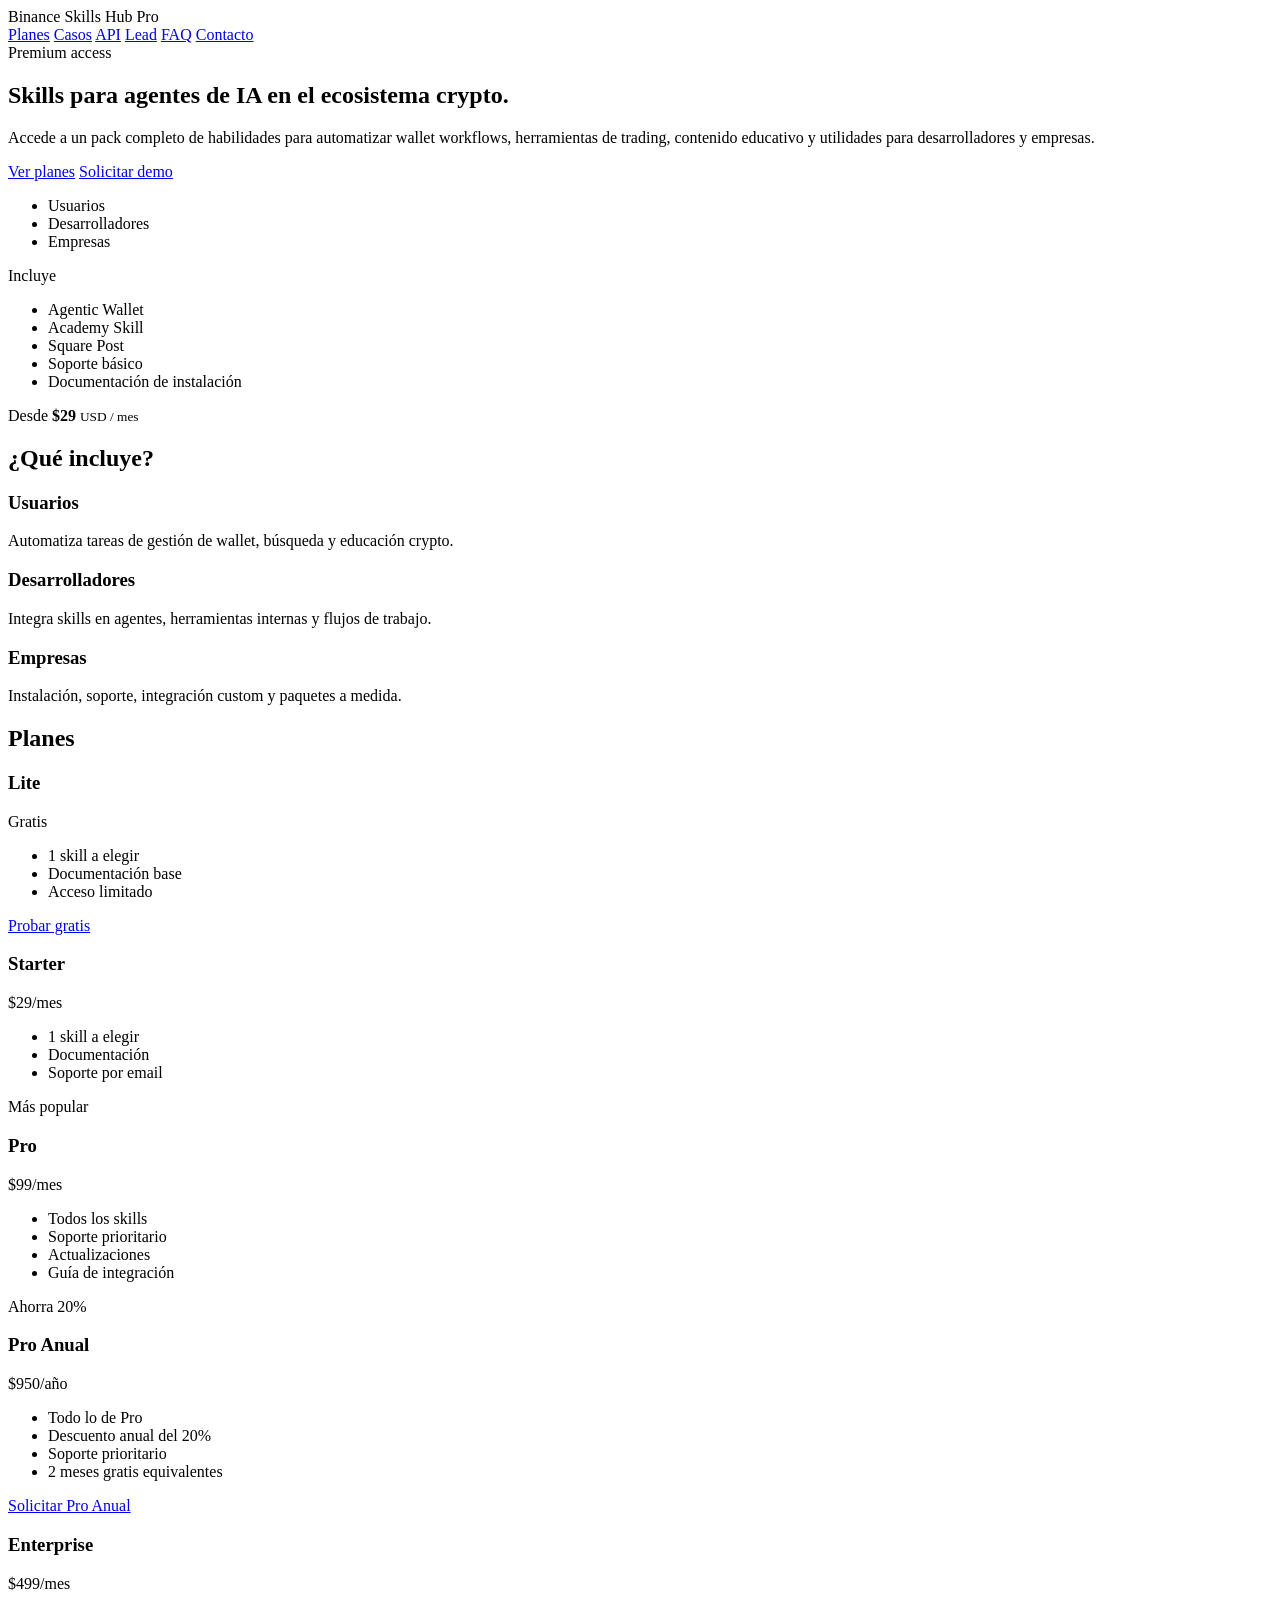
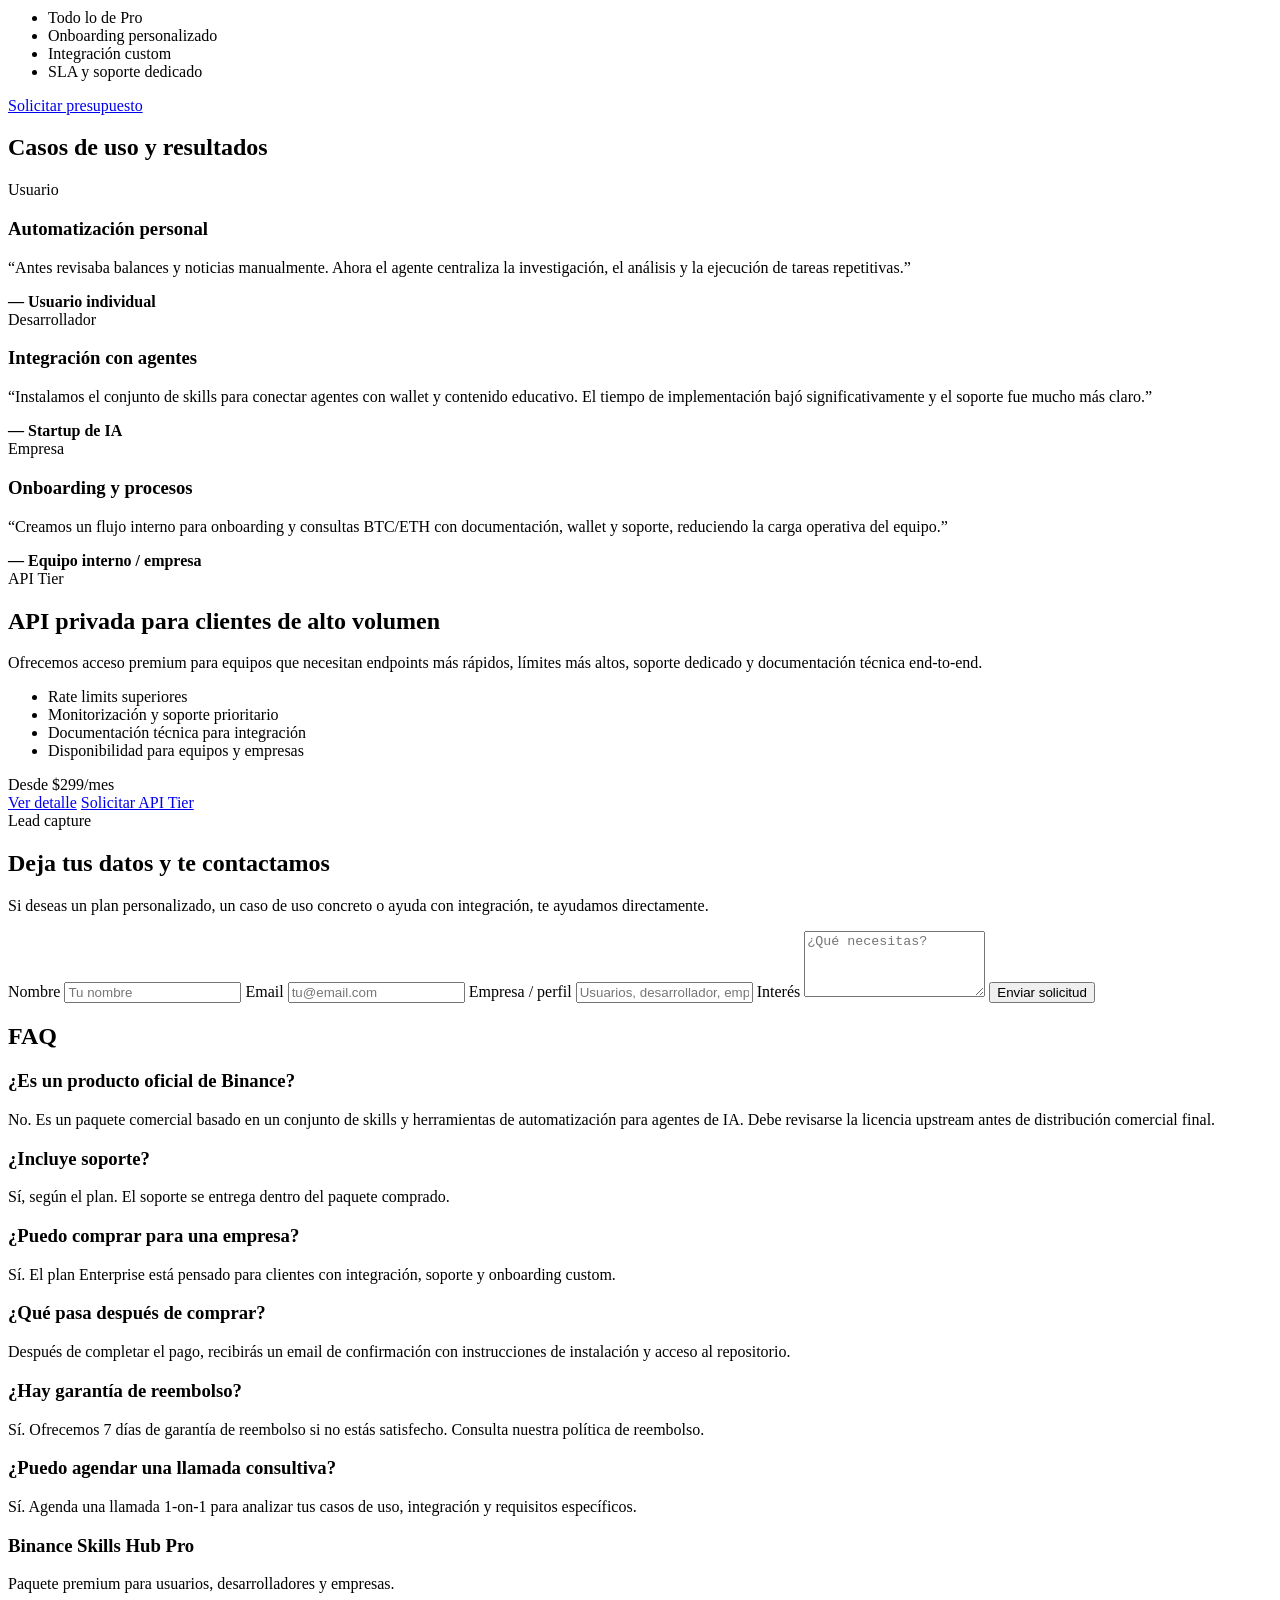
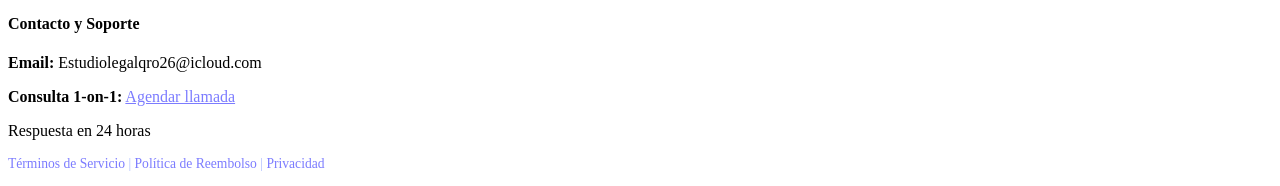
==== index.html @ 9971fc73 "Make the sales landing the public homepage for GitHub Pages and direct public access." ====
<!DOCTYPE html>
<html lang="es">
  <head>
    <meta charset="UTF-8" />
    <meta name="viewport" content="width=device-width, initial-scale=1.0" />
    <title>Binance Skills Hub Pro</title>
    <meta
      name="description"
      content="Premium access to AI skills for crypto automation, wallet workflows, education, and developer tooling."
    />
    <link rel="stylesheet" href="./style.css" />
  </head>
  <body>
    <header class="topbar">
      <div class="container nav">
        <div class="brand">Binance Skills Hub Pro</div>
        <nav>
          <a href="#planes">Planes</a>
          <a href="#casos">Casos</a>
          <a href="#api">API</a>
          <a href="#lead">Lead</a>
          <a href="#faq">FAQ</a>
          <a href="#contacto">Contacto</a>
        </nav>
      </div>
    </header>

    <main>
      <section class="hero">
        <div class="container hero-grid">
          <div class="hero-copy">
            <span class="eyebrow">Premium access</span>
            <h1>Skills para agentes de IA en el ecosistema crypto.</h1>
            <p>
              Accede a un pack completo de habilidades para automatizar wallet workflows, herramientas de trading,
              contenido educativo y utilidades para desarrolladores y empresas.
            </p>
            <div class="cta-row">
              <a class="button primary" href="#planes">Ver planes</a>
              <a class="button secondary" href="#lead">Solicitar demo</a>
            </div>
            <ul class="mini-list">
              <li>Usuarios</li>
              <li>Desarrolladores</li>
              <li>Empresas</li>
            </ul>
          </div>

          <div class="hero-card">
            <div class="card-header">Incluye</div>
            <ul>
              <li>Agentic Wallet</li>
              <li>Academy Skill</li>
              <li>Square Post</li>
              <li>Soporte básico</li>
              <li>Documentación de instalación</li>
            </ul>
            <div class="price-box">
              <span>Desde</span>
              <strong>$29</strong>
              <small>USD / mes</small>
            </div>
          </div>
        </div>
      </section>

      <section id="beneficios" class="section">
        <div class="container">
          <h2>¿Qué incluye?</h2>
          <div class="features">
            <div class="feature">
              <h3>Usuarios</h3>
              <p>Automatiza tareas de gestión de wallet, búsqueda y educación crypto.</p>
            </div>
            <div class="feature">
              <h3>Desarrolladores</h3>
              <p>Integra skills en agentes, herramientas internas y flujos de trabajo.</p>
            </div>
            <div class="feature">
              <h3>Empresas</h3>
              <p>Instalación, soporte, integración custom y paquetes a medida.</p>
            </div>
          </div>
        </div>
      </section>

      <section id="planes" class="section alt">
        <div class="container">
          <h2>Planes</h2>
          <div class="pricing-grid">
            <article class="plan lite-plan">
              <h3>Lite</h3>
              <div class="plan-price">Gratis</div>
              <ul>
                <li>1 skill a elegir</li>
                <li>Documentación base</li>
                <li>Acceso limitado</li>
              </ul>
              <a class="button secondary" href="mailto:Estudiolegalqro26@icloud.com?subject=Solicitud%20de%20Plan%20Lite&body=Hola%2C%20quiero%20probar%20el%20plan%20Lite%20de%20Binance%20Skills%20Hub%20Pro." target="_blank" rel="noreferrer">Probar gratis</a>
            </article>

            <article class="plan">
              <h3>Starter</h3>
              <div class="plan-price">$29<span>/mes</span></div>
              <ul>
                <li>1 skill a elegir</li>
                <li>Documentación</li>
                <li>Soporte por email</li>
              </ul>
              <div id="paypal-container-YP3UZYGFG2KX6"></div>
            </article>

            <article class="plan featured">
              <span class="badge">Más popular</span>
              <h3>Pro</h3>
              <div class="plan-price">$99<span>/mes</span></div>
              <ul>
                <li>Todos los skills</li>
                <li>Soporte prioritario</li>
                <li>Actualizaciones</li>
                <li>Guía de integración</li>
              </ul>
              <div id="paypal-container-C494AUURVA3JJ"></div>
            </article>

            <article class="plan annual">
              <span class="badge save">Ahorra 20%</span>
              <h3>Pro Anual</h3>
              <div class="plan-price">$950<span>/año</span></div>
              <ul>
                <li>Todo lo de Pro</li>
                <li>Descuento anual del 20%</li>
                <li>Soporte prioritario</li>
                <li>2 meses gratis equivalentes</li>
              </ul>
              <a class="button primary" href="mailto:Estudiolegalqro26@icloud.com?subject=Solicitar%20Plan%20Pro%20Anual&body=Hola%2C%20me%20interesa%20adquirir%20el%20plan%20Pro%20Anual%20de%20Binance%20Skills%20Hub%20Pro." target="_blank" rel="noreferrer">Solicitar Pro Anual</a>
            </article>

            <article class="plan">
              <h3>Enterprise</h3>
              <div class="plan-price">$499<span>/mes</span></div>
              <ul>
                <li>Todo lo de Pro</li>
                <li>Onboarding personalizado</li>
                <li>Integración custom</li>
                <li>SLA y soporte dedicado</li>
              </ul>
              <a class="button primary" href="mailto:Estudiolegalqro26@icloud.com?subject=Solicitud%20de%20presupuesto%20Enterprise&body=Hola%2C%20quisiera%20solicitar%20informaci%C3%B3n%20sobre%20el%20plan%20Enterprise%20para%20Binance%20Skills%20Hub%20Pro." target="_blank" rel="noreferrer">Solicitar presupuesto</a>
            </article>
          </div>
        </div>
      </section>

      <section id="casos" class="section">
        <div class="container">
          <h2>Casos de uso y resultados</h2>
          <div class="case-grid">
            <article class="case-card">
              <span class="case-label">Usuario</span>
              <h3>Automatización personal</h3>
              <p>
                “Antes revisaba balances y noticias manualmente. Ahora el agente centraliza la investigación,
                el análisis y la ejecución de tareas repetitivas.”
              </p>
              <strong>— Usuario individual</strong>
            </article>

            <article class="case-card">
              <span class="case-label">Desarrollador</span>
              <h3>Integración con agentes</h3>
              <p>
                “Instalamos el conjunto de skills para conectar agentes con wallet y contenido educativo.
                El tiempo de implementación bajó significativamente y el soporte fue mucho más claro.”
              </p>
              <strong>— Startup de IA</strong>
            </article>

            <article class="case-card">
              <span class="case-label">Empresa</span>
              <h3>Onboarding y procesos</h3>
              <p>
                “Creamos un flujo interno para onboarding y consultas BTC/ETH con documentación, wallet y soporte,
                reduciendo la carga operativa del equipo.”
              </p>
              <strong>— Equipo interno / empresa</strong>
            </article>
          </div>
        </div>
      </section>

      <section id="api" class="section alt">
        <div class="container api-box">
          <div>
            <span class="eyebrow">API Tier</span>
            <h2>API privada para clientes de alto volumen</h2>
            <p>
              Ofrecemos acceso premium para equipos que necesitan endpoints más rápidos, límites más altos,
              soporte dedicado y documentación técnica end-to-end.
            </p>
            <ul class="api-list">
              <li>Rate limits superiores</li>
              <li>Monitorización y soporte prioritario</li>
              <li>Documentación técnica para integración</li>
              <li>Disponibilidad para equipos y empresas</li>
            </ul>
          </div>
          <div class="api-card">
            <div class="api-price">Desde $299<span>/mes</span></div>
            <a class="button primary" href="./commercial/API_TIER.md" target="_blank" rel="noreferrer">Ver detalle</a>
            <a class="button secondary" href="mailto:Estudiolegalqro26@icloud.com?subject=Solicitar%20API%20Tier&body=Hola%2C%20quisiera%20solicitar%20informaci%C3%B3n%20sobre%20la%20API%20Tier%20de%20Binance%20Skills%20Hub%20Pro." target="_blank" rel="noreferrer">Solicitar API Tier</a>
          </div>
        </div>
      </section>

      <section id="lead" class="section">
        <div class="container lead-box">
          <div>
            <span class="eyebrow">Lead capture</span>
            <h2>Deja tus datos y te contactamos</h2>
            <p>Si deseas un plan personalizado, un caso de uso concreto o ayuda con integración, te ayudamos directamente.</p>
          </div>

          <form class="lead-form" action="mailto:Estudiolegalqro26@icloud.com" method="post" enctype="text/plain">
            <label>
              Nombre
              <input type="text" name="name" placeholder="Tu nombre" required />
            </label>
            <label>
              Email
              <input type="email" name="email" placeholder="tu@email.com" required />
            </label>
            <label>
              Empresa / perfil
              <input type="text" name="company" placeholder="Usuarios, desarrollador, empresa" />
            </label>
            <label>
              Interés
              <textarea name="interest" rows="4" placeholder="¿Qué necesitas?" required></textarea>
            </label>
            <button type="submit" class="button primary">Enviar solicitud</button>
          </form>
        </div>
      </section>

      <section id="faq" class="section">
        <div class="container faq">
          <h2>FAQ</h2>
          <div class="faq-item">
            <h3>¿Es un producto oficial de Binance?</h3>
            <p>No. Es un paquete comercial basado en un conjunto de skills y herramientas de automatización para agentes de IA. Debe revisarse la licencia upstream antes de distribución comercial final.</p>
          </div>
          <div class="faq-item">
            <h3>¿Incluye soporte?</h3>
            <p>Sí, según el plan. El soporte se entrega dentro del paquete comprado.</p>
          </div>
          <div class="faq-item">
            <h3>¿Puedo comprar para una empresa?</h3>
            <p>Sí. El plan Enterprise está pensado para clientes con integración, soporte y onboarding custom.</p>
          </div>
          <div class="faq-item">
            <h3>¿Qué pasa después de comprar?</h3>
            <p>Después de completar el pago, recibirás un email de confirmación con instrucciones de instalación y acceso al repositorio.</p>
          </div>
          <div class="faq-item">
            <h3>¿Hay garantía de reembolso?</h3>
            <p>Sí. Ofrecemos 7 días de garantía de reembolso si no estás satisfecho. Consulta nuestra política de reembolso.</p>
          </div>
          <div class="faq-item">
            <h3>¿Puedo agendar una llamada consultiva?</h3>
            <p>Sí. Agenda una llamada 1-on-1 para analizar tus casos de uso, integración y requisitos específicos.</p>
          </div>
        </div>
      </section>
    </main>

    <footer id="contacto" class="footer">
      <div class="container footer-grid">
        <div>
          <h3>Binance Skills Hub Pro</h3>
          <p>Paquete premium para usuarios, desarrolladores y empresas.</p>
        </div>
        <div>
          <h4>Contacto y Soporte</h4>
          <p><strong>Email:</strong> Estudiolegalqro26@icloud.com</p>
          <p><strong>Consulta 1-on-1:</strong> <a href="mailto:Estudiolegalqro26@icloud.com?subject=Agenda%20una%20llamada%201-on-1&body=Hola%2C%20me%20gustar%C3%ADa%20agendar%20una%20llamada%201-on-1%20para%20revistar%20mi%20caso%20de%20uso%20con%20Binance%20Skills%20Hub%20Pro." style="color:#7c7cff;">Agendar llamada</a></p>
          <p>Respuesta en 24 horas</p>
          <p style="margin-top: 12px; font-size: 0.85rem; color: #aebdff;">
            <a href="./TERMS_OF_SERVICE.md" style="color: #7c7cff; text-decoration: none;">Términos de Servicio</a> |
            <a href="./REFUND_POLICY.md" style="color: #7c7cff; text-decoration: none;">Política de Reembolso</a> |
            <a href="./PRIVACY_POLICY.md" style="color: #7c7cff; text-decoration: none;">Privacidad</a>
          </p>
        </div>
      </div>
    </footer>

    <script
      src="https://www.paypal.com/sdk/js?client-id=BAA561SzBy1D5B71BksxTmfzDe5tYC0pps1cKGd-M6B_vm2JyR3RfselxgR2IZxLCDPlducxO2aujcNaNw&components=hosted-buttons&disable-funding=venmo&currency=USD">
    </script>
    <script>
      paypal.HostedButtons({
        hostedButtonId: "YP3UZYGFG2KX6",
      }).render("#paypal-container-YP3UZYGFG2KX6");

      paypal.HostedButtons({
        hostedButtonId: "C494AUURVA3JJ",
      }).render("#paypal-container-C494AUURVA3JJ");
    </script>
  </body>
</html>
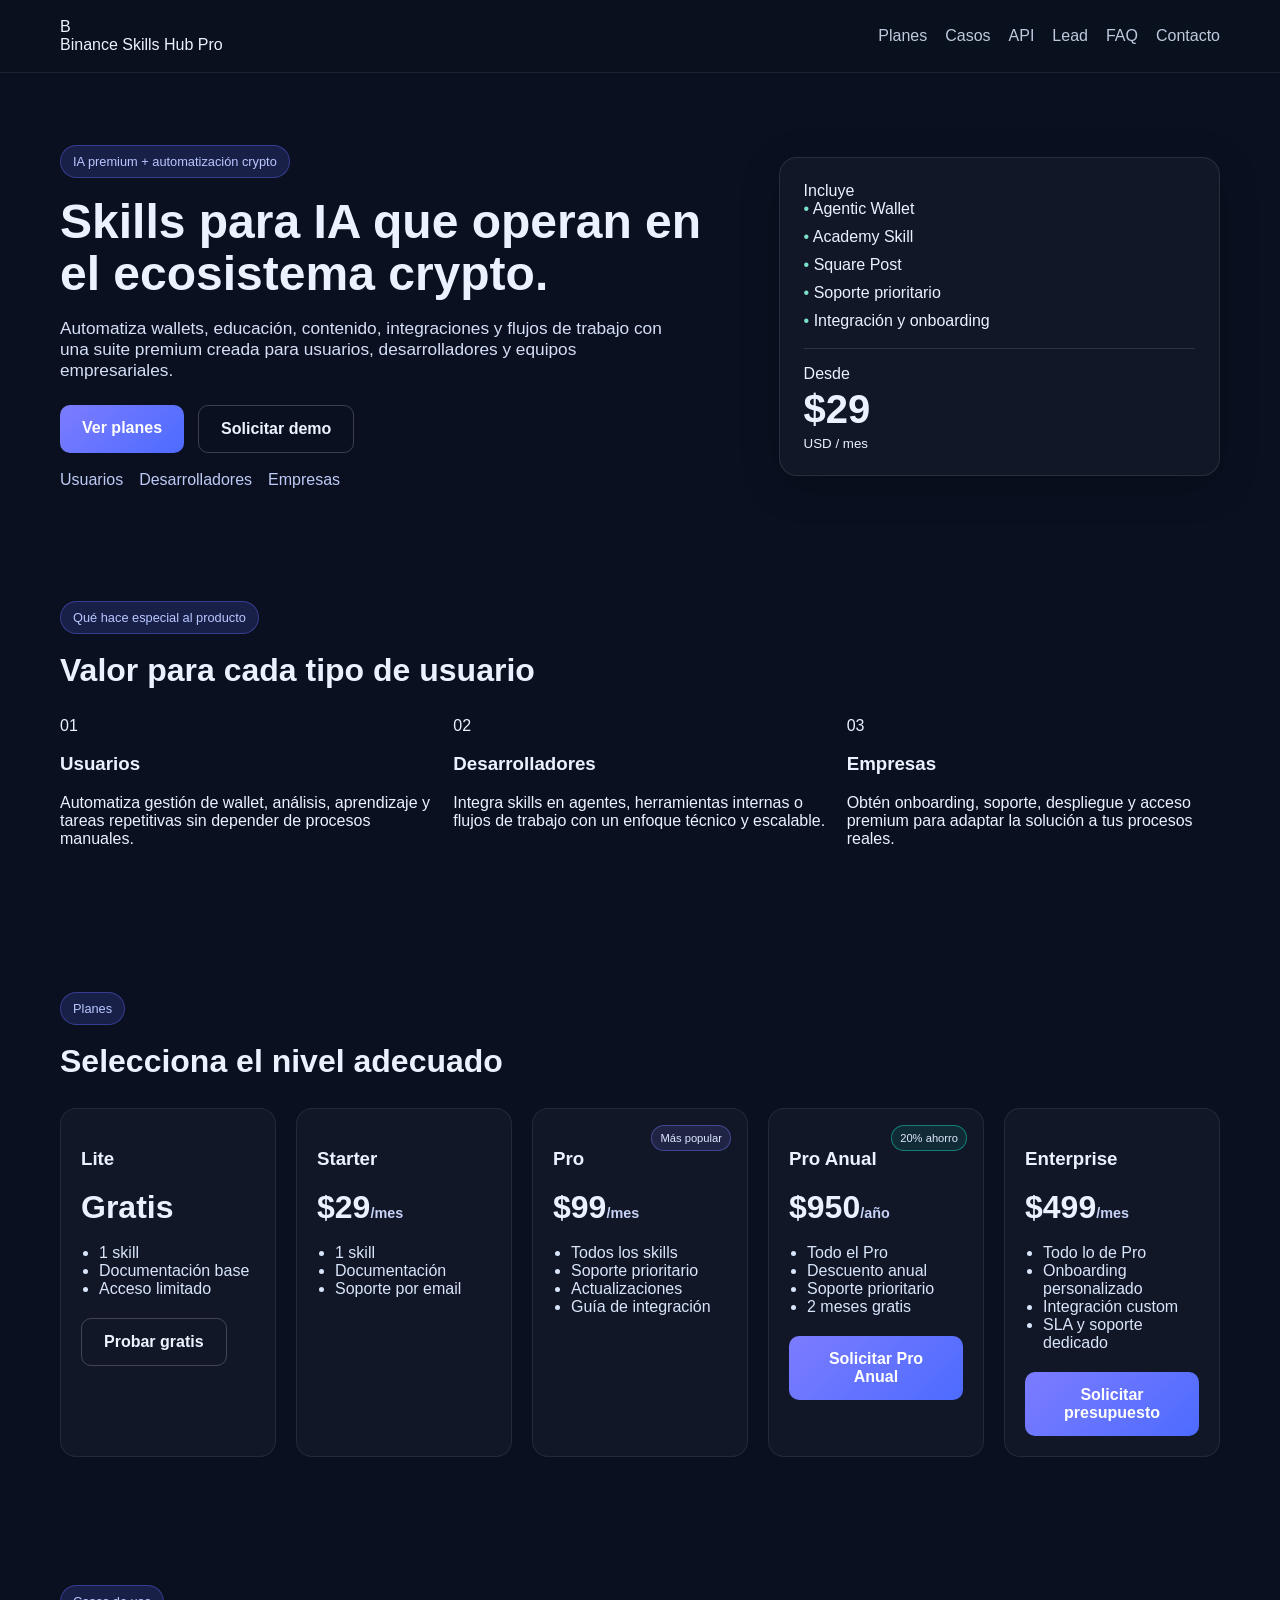
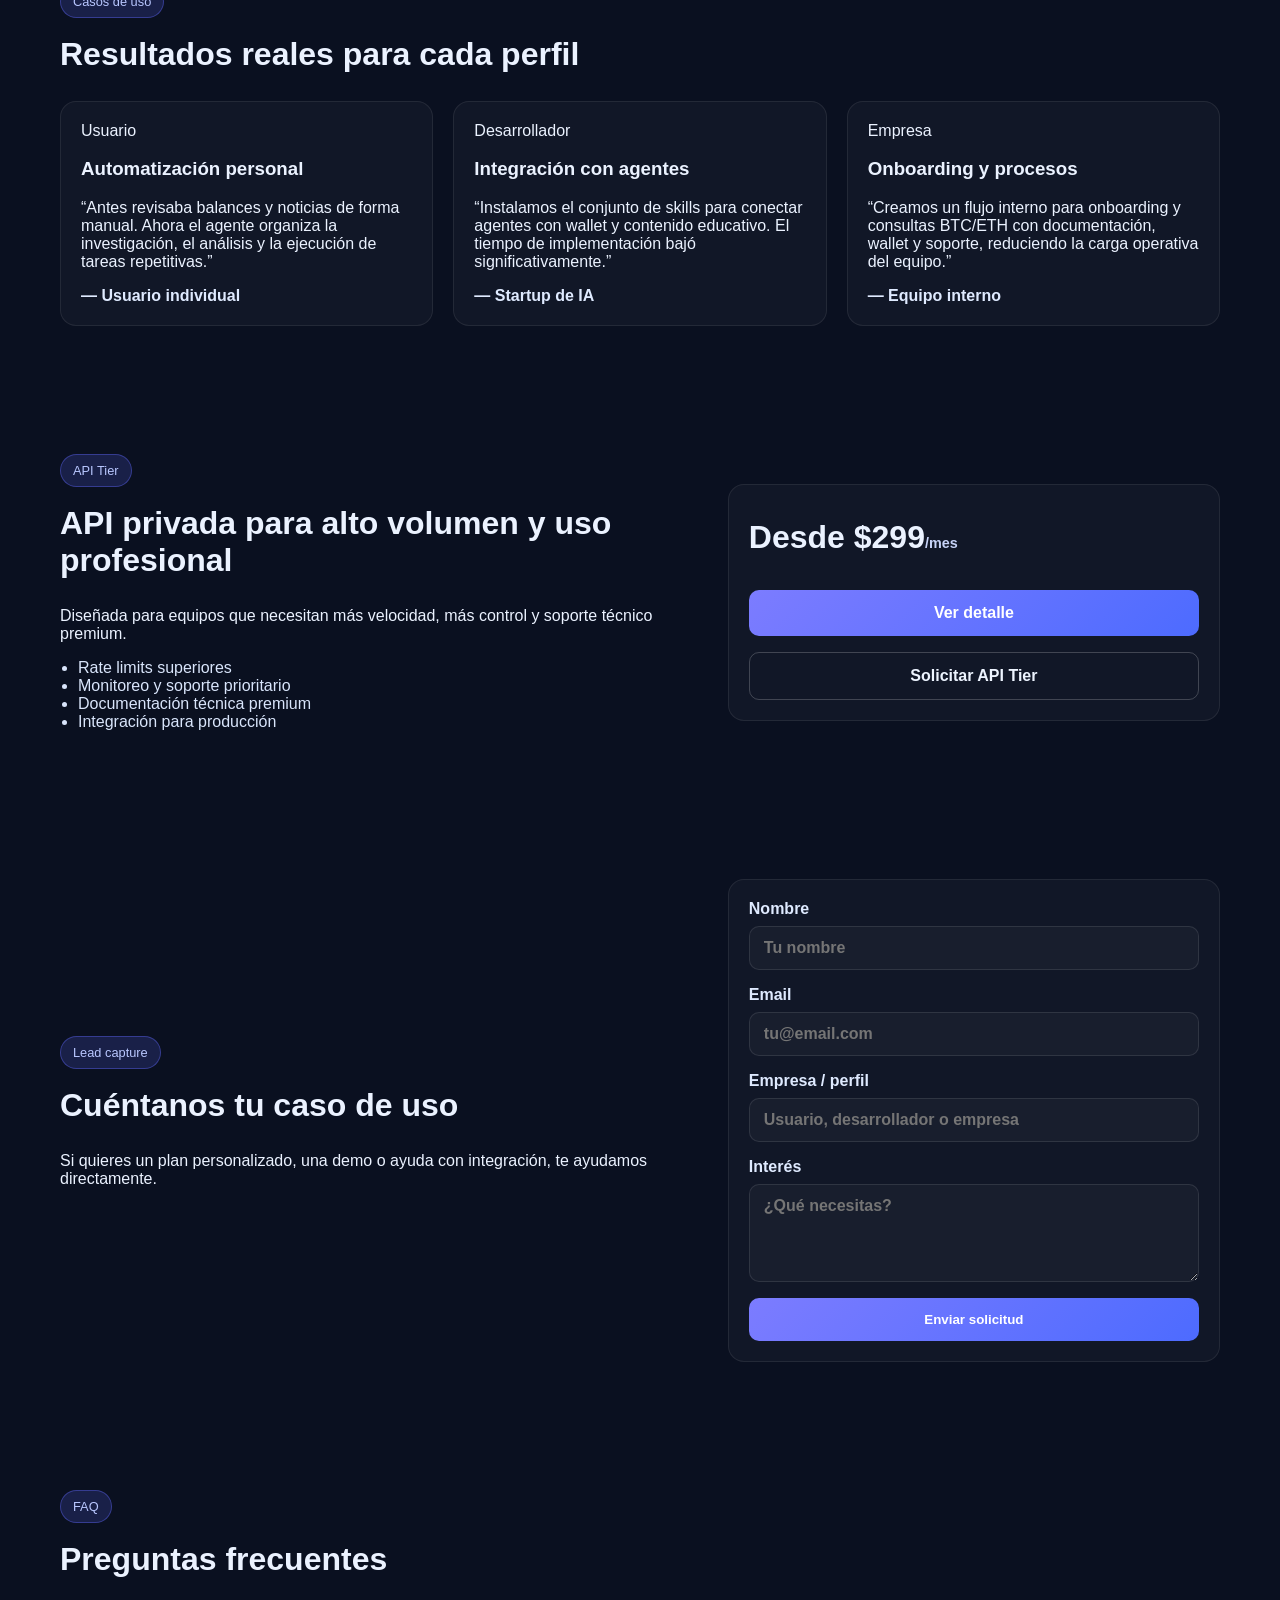
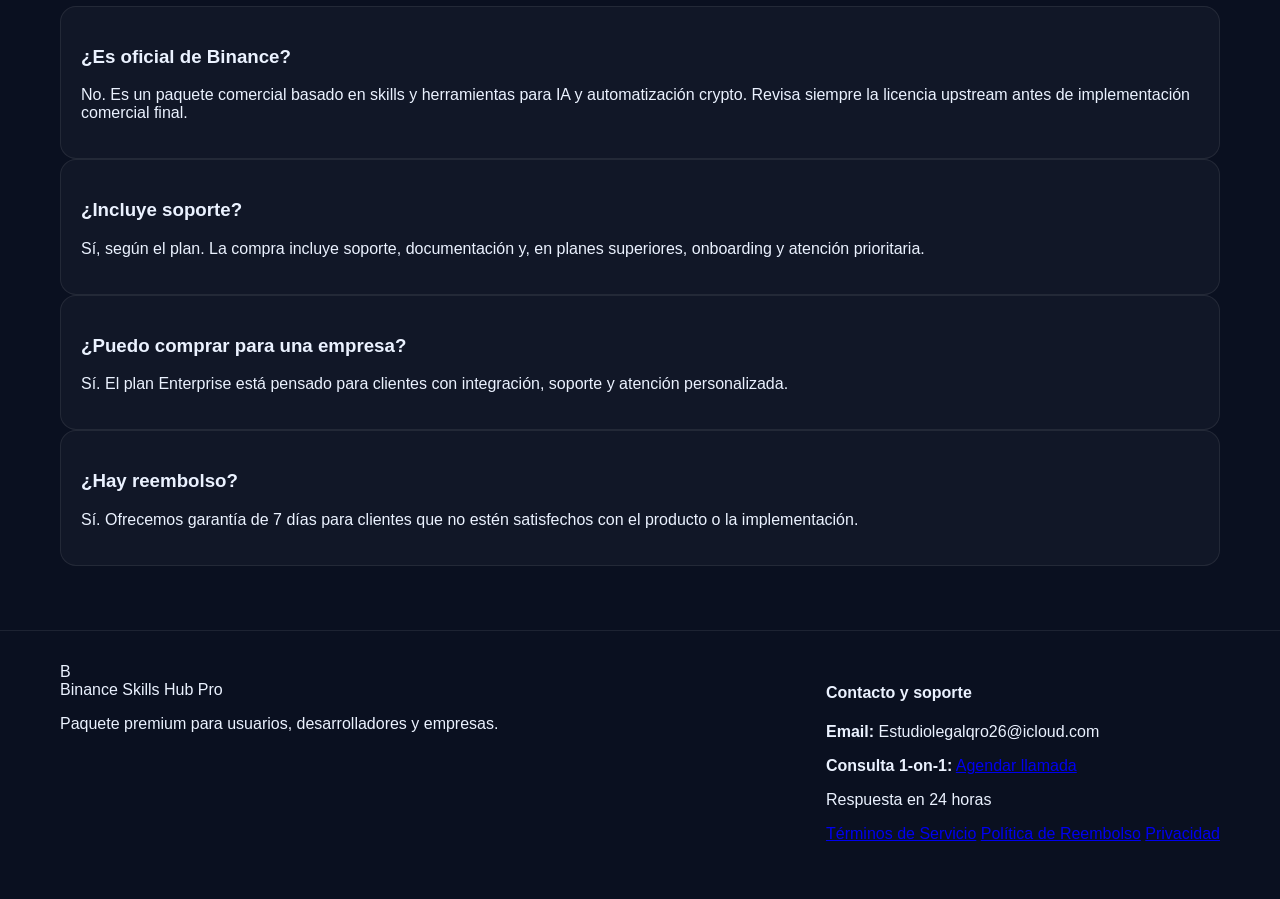
==== commit 306e9309: "Finalize the homepage in premium dark Spanish for a stronger sales-focused public presentation." ====
--- a/index.html
+++ b/index.html
@@ -6,304 +6,314 @@
     <title>Binance Skills Hub Pro</title>
     <meta
       name="description"
-      content="Premium access to AI skills for crypto automation, wallet workflows, education, and developer tooling."
+      content="Binance Skills Hub Pro — skills premium para IA, automatización crypto, wallets, educación y soporte empresarial."
     />
     <link rel="stylesheet" href="./style.css" />
   </head>
   <body>
-    <header class="topbar">
-      <div class="container nav">
-        <div class="brand">Binance Skills Hub Pro</div>
-        <nav>
-          <a href="#planes">Planes</a>
-          <a href="#casos">Casos</a>
-          <a href="#api">API</a>
-          <a href="#lead">Lead</a>
-          <a href="#faq">FAQ</a>
-          <a href="#contacto">Contacto</a>
-        </nav>
-      </div>
-    </header>
-
-    <main>
-      <section class="hero">
-        <div class="container hero-grid">
-          <div class="hero-copy">
-            <span class="eyebrow">Premium access</span>
-            <h1>Skills para agentes de IA en el ecosistema crypto.</h1>
-            <p>
-              Accede a un pack completo de habilidades para automatizar wallet workflows, herramientas de trading,
-              contenido educativo y utilidades para desarrolladores y empresas.
-            </p>
-            <div class="cta-row">
-              <a class="button primary" href="#planes">Ver planes</a>
-              <a class="button secondary" href="#lead">Solicitar demo</a>
-            </div>
-            <ul class="mini-list">
-              <li>Usuarios</li>
-              <li>Desarrolladores</li>
-              <li>Empresas</li>
-            </ul>
-          </div>
-
-          <div class="hero-card">
-            <div class="card-header">Incluye</div>
-            <ul>
-              <li>Agentic Wallet</li>
-              <li>Academy Skill</li>
-              <li>Square Post</li>
-              <li>Soporte básico</li>
-              <li>Documentación de instalación</li>
-            </ul>
-            <div class="price-box">
-              <span>Desde</span>
-              <strong>$29</strong>
-              <small>USD / mes</small>
-            </div>
-          </div>
+    <div class="page-shell">
+      <header class="topbar">
+        <div class="container nav">
+          <div class="brand-wrap">
+            <div class="brand-mark">B</div>
+            <span class="brand-text">Binance Skills Hub Pro</span>
+          </div>
+          <nav>
+            <a href="#planes">Planes</a>
+            <a href="#casos">Casos</a>
+            <a href="#api">API</a>
+            <a href="#lead">Lead</a>
+            <a href="#faq">FAQ</a>
+            <a href="#contacto">Contacto</a>
+          </nav>
         </div>
-      </section>
-
-      <section id="beneficios" class="section">
-        <div class="container">
-          <h2>¿Qué incluye?</h2>
-          <div class="features">
-            <div class="feature">
-              <h3>Usuarios</h3>
-              <p>Automatiza tareas de gestión de wallet, búsqueda y educación crypto.</p>
-            </div>
-            <div class="feature">
-              <h3>Desarrolladores</h3>
-              <p>Integra skills en agentes, herramientas internas y flujos de trabajo.</p>
-            </div>
-            <div class="feature">
-              <h3>Empresas</h3>
-              <p>Instalación, soporte, integración custom y paquetes a medida.</p>
+      </header>
+
+      <main>
+        <section class="hero">
+          <div class="container hero-grid">
+            <div class="hero-copy">
+              <div class="eyebrow">IA premium + automatización crypto</div>
+              <h1>Skills para IA que operan en el ecosistema crypto.</h1>
+              <p>
+                Automatiza wallets, educación, contenido, integraciones y flujos de trabajo con una suite premium
+                creada para usuarios, desarrolladores y equipos empresariales.
+              </p>
+
+              <div class="cta-row">
+                <a class="button primary" href="#planes">Ver planes</a>
+                <a class="button secondary" href="#lead">Solicitar demo</a>
+              </div>
+
+              <ul class="mini-list">
+                <li>Usuarios</li>
+                <li>Desarrolladores</li>
+                <li>Empresas</li>
+              </ul>
+            </div>
+
+            <div class="hero-card premium-panel">
+              <div class="panel-kicker">Incluye</div>
+              <ul>
+                <li>Agentic Wallet</li>
+                <li>Academy Skill</li>
+                <li>Square Post</li>
+                <li>Soporte prioritario</li>
+                <li>Integración y onboarding</li>
+              </ul>
+              <div class="price-box">
+                <span>Desde</span>
+                <strong>$29</strong>
+                <small>USD / mes</small>
+              </div>
+            </div>
+          </div>
+        </section>
+
+        <section class="section feature-band">
+          <div class="container">
+            <div class="section-heading">
+              <span class="eyebrow small">Qué hace especial al producto</span>
+              <h2>Valor para cada tipo de usuario</h2>
+            </div>
+
+            <div class="features">
+              <article class="feature-card">
+                <div class="icon">01</div>
+                <h3>Usuarios</h3>
+                <p>Automatiza gestión de wallet, análisis, aprendizaje y tareas repetitivas sin depender de procesos manuales.</p>
+              </article>
+
+              <article class="feature-card">
+                <div class="icon">02</div>
+                <h3>Desarrolladores</h3>
+                <p>Integra skills en agentes, herramientas internas o flujos de trabajo con un enfoque técnico y escalable.</p>
+              </article>
+
+              <article class="feature-card">
+                <div class="icon">03</div>
+                <h3>Empresas</h3>
+                <p>Obtén onboarding, soporte, despliegue y acceso premium para adaptar la solución a tus procesos reales.</p>
+              </article>
+            </div>
+          </div>
+        </section>
+
+        <section id="planes" class="section dark-section">
+          <div class="container">
+            <div class="section-heading align-left">
+              <span class="eyebrow small">Planes</span>
+              <h2>Selecciona el nivel adecuado</h2>
+            </div>
+
+            <div class="pricing-grid">
+              <article class="plan plan-lite">
+                <h3>Lite</h3>
+                <div class="plan-price">Gratis</div>
+                <ul>
+                  <li>1 skill</li>
+                  <li>Documentación base</li>
+                  <li>Acceso limitado</li>
+                </ul>
+                <a class="button secondary" href="mailto:Estudiolegalqro26@icloud.com?subject=Solicitud%20de%20Plan%20Lite&body=Hola%2C%20quiero%20probar%20el%20plan%20Lite%20de%20Binance%20Skills%20Hub%20Pro." target="_blank" rel="noreferrer">Probar gratis</a>
+              </article>
+
+              <article class="plan">
+                <h3>Starter</h3>
+                <div class="plan-price">$29<span>/mes</span></div>
+                <ul>
+                  <li>1 skill</li>
+                  <li>Documentación</li>
+                  <li>Soporte por email</li>
+                </ul>
+                <div id="paypal-container-YP3UZYGFG2KX6"></div>
+              </article>
+
+              <article class="plan plan-featured">
+                <span class="badge">Más popular</span>
+                <h3>Pro</h3>
+                <div class="plan-price">$99<span>/mes</span></div>
+                <ul>
+                  <li>Todos los skills</li>
+                  <li>Soporte prioritario</li>
+                  <li>Actualizaciones</li>
+                  <li>Guía de integración</li>
+                </ul>
+                <div id="paypal-container-C494AUURVA3JJ"></div>
+              </article>
+
+              <article class="plan plan-annual">
+                <span class="badge save">20% ahorro</span>
+                <h3>Pro Anual</h3>
+                <div class="plan-price">$950<span>/año</span></div>
+                <ul>
+                  <li>Todo el Pro</li>
+                  <li>Descuento anual</li>
+                  <li>Soporte prioritario</li>
+                  <li>2 meses gratis</li>
+                </ul>
+                <a class="button primary" href="mailto:Estudiolegalqro26@icloud.com?subject=Solicitar%20Plan%20Pro%20Anual&body=Hola%2C%20me%20interesa%20adquirir%20el%20plan%20Pro%20Anual%20de%20Binance%20Skills%20Hub%20Pro." target="_blank" rel="noreferrer">Solicitar Pro Anual</a>
+              </article>
+
+              <article class="plan">
+                <h3>Enterprise</h3>
+                <div class="plan-price">$499<span>/mes</span></div>
+                <ul>
+                  <li>Todo lo de Pro</li>
+                  <li>Onboarding personalizado</li>
+                  <li>Integración custom</li>
+                  <li>SLA y soporte dedicado</li>
+                </ul>
+                <a class="button primary" href="mailto:Estudiolegalqro26@icloud.com?subject=Solicitud%20de%20presupuesto%20Enterprise&body=Hola%2C%20quisiera%20solicitar%20informaci%C3%B3n%20sobre%20el%20plan%20Enterprise%20para%20Binance%20Skills%20Hub%20Pro." target="_blank" rel="noreferrer">Solicitar presupuesto</a>
+              </article>
+            </div>
+          </div>
+        </section>
+
+        <section id="casos" class="section">
+          <div class="container">
+            <div class="section-heading align-left">
+              <span class="eyebrow small">Casos de uso</span>
+              <h2>Resultados reales para cada perfil</h2>
+            </div>
+
+            <div class="case-grid">
+              <article class="case-card">
+                <span class="case-tag">Usuario</span>
+                <h3>Automatización personal</h3>
+                <p>“Antes revisaba balances y noticias de forma manual. Ahora el agente organiza la investigación, el análisis y la ejecución de tareas repetitivas.”</p>
+                <strong>— Usuario individual</strong>
+              </article>
+
+              <article class="case-card">
+                <span class="case-tag">Desarrollador</span>
+                <h3>Integración con agentes</h3>
+                <p>“Instalamos el conjunto de skills para conectar agentes con wallet y contenido educativo. El tiempo de implementación bajó significativamente.”</p>
+                <strong>— Startup de IA</strong>
+              </article>
+
+              <article class="case-card">
+                <span class="case-tag">Empresa</span>
+                <h3>Onboarding y procesos</h3>
+                <p>“Creamos un flujo interno para onboarding y consultas BTC/ETH con documentación, wallet y soporte, reduciendo la carga operativa del equipo.”</p>
+                <strong>— Equipo interno</strong>
+              </article>
+            </div>
+          </div>
+        </section>
+
+        <section id="api" class="section alt-panel">
+          <div class="container api-box">
+            <div class="api-copy">
+              <span class="eyebrow small">API Tier</span>
+              <h2>API privada para alto volumen y uso profesional</h2>
+              <p>
+                Diseñada para equipos que necesitan más velocidad, más control y soporte técnico premium.
+              </p>
+              <ul class="api-list">
+                <li>Rate limits superiores</li>
+                <li>Monitoreo y soporte prioritario</li>
+                <li>Documentación técnica premium</li>
+                <li>Integración para producción</li>
+              </ul>
+            </div>
+
+            <div class="api-card premium-panel">
+              <div class="api-price">Desde $299<span>/mes</span></div>
+              <a class="button primary" href="./commercial/API_TIER.md" target="_blank" rel="noreferrer">Ver detalle</a>
+              <a class="button secondary" href="mailto:Estudiolegalqro26@icloud.com?subject=Solicitar%20API%20Tier&body=Hola%2C%20quisiera%20solicitar%20informaci%C3%B3n%20sobre%20la%20API%20Tier%20de%20Binance%20Skills%20Hub%20Pro." target="_blank" rel="noreferrer">Solicitar API Tier</a>
+            </div>
+          </div>
+        </section>
+
+        <section id="lead" class="section">
+          <div class="container lead-box">
+            <div class="lead-copy">
+              <span class="eyebrow small">Lead capture</span>
+              <h2>Cuéntanos tu caso de uso</h2>
+              <p>Si quieres un plan personalizado, una demo o ayuda con integración, te ayudamos directamente.</p>
+            </div>
+
+            <form class="lead-form" action="mailto:Estudiolegalqro26@icloud.com" method="post" enctype="text/plain">
+              <label>
+                Nombre
+                <input type="text" name="name" placeholder="Tu nombre" required />
+              </label>
+              <label>
+                Email
+                <input type="email" name="email" placeholder="tu@email.com" required />
+              </label>
+              <label>
+                Empresa / perfil
+                <input type="text" name="company" placeholder="Usuario, desarrollador o empresa" />
+              </label>
+              <label>
+                Interés
+                <textarea name="interest" rows="4" placeholder="¿Qué necesitas?" required></textarea>
+              </label>
+              <button type="submit" class="button primary">Enviar solicitud</button>
+            </form>
+          </div>
+        </section>
+
+        <section id="faq" class="section">
+          <div class="container faq-wrap">
+            <div class="section-heading align-left">
+              <span class="eyebrow small">FAQ</span>
+              <h2>Preguntas frecuentes</h2>
+            </div>
+
+            <div class="faq-grid">
+              <div class="faq-item">
+                <h3>¿Es oficial de Binance?</h3>
+                <p>No. Es un paquete comercial basado en skills y herramientas para IA y automatización crypto. Revisa siempre la licencia upstream antes de implementación comercial final.</p>
+              </div>
+              <div class="faq-item">
+                <h3>¿Incluye soporte?</h3>
+                <p>Sí, según el plan. La compra incluye soporte, documentación y, en planes superiores, onboarding y atención prioritaria.</p>
+              </div>
+              <div class="faq-item">
+                <h3>¿Puedo comprar para una empresa?</h3>
+                <p>Sí. El plan Enterprise está pensado para clientes con integración, soporte y atención personalizada.</p>
+              </div>
+              <div class="faq-item">
+                <h3>¿Hay reembolso?</h3>
+                <p>Sí. Ofrecemos garantía de 7 días para clientes que no estén satisfechos con el producto o la implementación.</p>
+              </div>
+            </div>
+          </div>
+        </section>
+      </main>
+
+      <footer id="contacto" class="footer">
+        <div class="container footer-grid">
+          <div>
+            <div class="brand-wrap footer-brand">
+              <div class="brand-mark">B</div>
+              <span class="brand-text">Binance Skills Hub Pro</span>
+            </div>
+            <p>Paquete premium para usuarios, desarrolladores y empresas.</p>
+          </div>
+
+          <div class="footer-links">
+            <h4>Contacto y soporte</h4>
+            <p><strong>Email:</strong> Estudiolegalqro26@icloud.com</p>
+            <p><strong>Consulta 1-on-1:</strong> <a href="mailto:Estudiolegalqro26@icloud.com?subject=Agenda%20una%20llamada%201-on-1&body=Hola%2C%20me%20gustar%C3%ADa%20agendar%20una%20llamada%201-on-1%20para%20revistar%20mi%20caso%20de%20uso%20con%20Binance%20Skills%20Hub%20Pro.">Agendar llamada</a></p>
+            <p>Respuesta en 24 horas</p>
+            <div class="legal-links">
+              <a href="./commercial/TERMS_OF_SERVICE.md">Términos de Servicio</a>
+              <a href="./commercial/REFUND_POLICY.md">Política de Reembolso</a>
+              <a href="./commercial/PRIVACY_POLICY.md">Privacidad</a>
             </div>
           </div>
         </div>
-      </section>
-
-      <section id="planes" class="section alt">
-        <div class="container">
-          <h2>Planes</h2>
-          <div class="pricing-grid">
-            <article class="plan lite-plan">
-              <h3>Lite</h3>
-              <div class="plan-price">Gratis</div>
-              <ul>
-                <li>1 skill a elegir</li>
-                <li>Documentación base</li>
-                <li>Acceso limitado</li>
-              </ul>
-              <a class="button secondary" href="mailto:Estudiolegalqro26@icloud.com?subject=Solicitud%20de%20Plan%20Lite&body=Hola%2C%20quiero%20probar%20el%20plan%20Lite%20de%20Binance%20Skills%20Hub%20Pro." target="_blank" rel="noreferrer">Probar gratis</a>
-            </article>
-
-            <article class="plan">
-              <h3>Starter</h3>
-              <div class="plan-price">$29<span>/mes</span></div>
-              <ul>
-                <li>1 skill a elegir</li>
-                <li>Documentación</li>
-                <li>Soporte por email</li>
-              </ul>
-              <div id="paypal-container-YP3UZYGFG2KX6"></div>
-            </article>
-
-            <article class="plan featured">
-              <span class="badge">Más popular</span>
-              <h3>Pro</h3>
-              <div class="plan-price">$99<span>/mes</span></div>
-              <ul>
-                <li>Todos los skills</li>
-                <li>Soporte prioritario</li>
-                <li>Actualizaciones</li>
-                <li>Guía de integración</li>
-              </ul>
-              <div id="paypal-container-C494AUURVA3JJ"></div>
-            </article>
-
-            <article class="plan annual">
-              <span class="badge save">Ahorra 20%</span>
-              <h3>Pro Anual</h3>
-              <div class="plan-price">$950<span>/año</span></div>
-              <ul>
-                <li>Todo lo de Pro</li>
-                <li>Descuento anual del 20%</li>
-                <li>Soporte prioritario</li>
-                <li>2 meses gratis equivalentes</li>
-              </ul>
-              <a class="button primary" href="mailto:Estudiolegalqro26@icloud.com?subject=Solicitar%20Plan%20Pro%20Anual&body=Hola%2C%20me%20interesa%20adquirir%20el%20plan%20Pro%20Anual%20de%20Binance%20Skills%20Hub%20Pro." target="_blank" rel="noreferrer">Solicitar Pro Anual</a>
-            </article>
-
-            <article class="plan">
-              <h3>Enterprise</h3>
-              <div class="plan-price">$499<span>/mes</span></div>
-              <ul>
-                <li>Todo lo de Pro</li>
-                <li>Onboarding personalizado</li>
-                <li>Integración custom</li>
-                <li>SLA y soporte dedicado</li>
-              </ul>
-              <a class="button primary" href="mailto:Estudiolegalqro26@icloud.com?subject=Solicitud%20de%20presupuesto%20Enterprise&body=Hola%2C%20quisiera%20solicitar%20informaci%C3%B3n%20sobre%20el%20plan%20Enterprise%20para%20Binance%20Skills%20Hub%20Pro." target="_blank" rel="noreferrer">Solicitar presupuesto</a>
-            </article>
-          </div>
-        </div>
-      </section>
-
-      <section id="casos" class="section">
-        <div class="container">
-          <h2>Casos de uso y resultados</h2>
-          <div class="case-grid">
-            <article class="case-card">
-              <span class="case-label">Usuario</span>
-              <h3>Automatización personal</h3>
-              <p>
-                “Antes revisaba balances y noticias manualmente. Ahora el agente centraliza la investigación,
-                el análisis y la ejecución de tareas repetitivas.”
-              </p>
-              <strong>— Usuario individual</strong>
-            </article>
-
-            <article class="case-card">
-              <span class="case-label">Desarrollador</span>
-              <h3>Integración con agentes</h3>
-              <p>
-                “Instalamos el conjunto de skills para conectar agentes con wallet y contenido educativo.
-                El tiempo de implementación bajó significativamente y el soporte fue mucho más claro.”
-              </p>
-              <strong>— Startup de IA</strong>
-            </article>
-
-            <article class="case-card">
-              <span class="case-label">Empresa</span>
-              <h3>Onboarding y procesos</h3>
-              <p>
-                “Creamos un flujo interno para onboarding y consultas BTC/ETH con documentación, wallet y soporte,
-                reduciendo la carga operativa del equipo.”
-              </p>
-              <strong>— Equipo interno / empresa</strong>
-            </article>
-          </div>
-        </div>
-      </section>
-
-      <section id="api" class="section alt">
-        <div class="container api-box">
-          <div>
-            <span class="eyebrow">API Tier</span>
-            <h2>API privada para clientes de alto volumen</h2>
-            <p>
-              Ofrecemos acceso premium para equipos que necesitan endpoints más rápidos, límites más altos,
-              soporte dedicado y documentación técnica end-to-end.
-            </p>
-            <ul class="api-list">
-              <li>Rate limits superiores</li>
-              <li>Monitorización y soporte prioritario</li>
-              <li>Documentación técnica para integración</li>
-              <li>Disponibilidad para equipos y empresas</li>
-            </ul>
-          </div>
-          <div class="api-card">
-            <div class="api-price">Desde $299<span>/mes</span></div>
-            <a class="button primary" href="./commercial/API_TIER.md" target="_blank" rel="noreferrer">Ver detalle</a>
-            <a class="button secondary" href="mailto:Estudiolegalqro26@icloud.com?subject=Solicitar%20API%20Tier&body=Hola%2C%20quisiera%20solicitar%20informaci%C3%B3n%20sobre%20la%20API%20Tier%20de%20Binance%20Skills%20Hub%20Pro." target="_blank" rel="noreferrer">Solicitar API Tier</a>
-          </div>
-        </div>
-      </section>
-
-      <section id="lead" class="section">
-        <div class="container lead-box">
-          <div>
-            <span class="eyebrow">Lead capture</span>
-            <h2>Deja tus datos y te contactamos</h2>
-            <p>Si deseas un plan personalizado, un caso de uso concreto o ayuda con integración, te ayudamos directamente.</p>
-          </div>
-
-          <form class="lead-form" action="mailto:Estudiolegalqro26@icloud.com" method="post" enctype="text/plain">
-            <label>
-              Nombre
-              <input type="text" name="name" placeholder="Tu nombre" required />
-            </label>
-            <label>
-              Email
-              <input type="email" name="email" placeholder="tu@email.com" required />
-            </label>
-            <label>
-              Empresa / perfil
-              <input type="text" name="company" placeholder="Usuarios, desarrollador, empresa" />
-            </label>
-            <label>
-              Interés
-              <textarea name="interest" rows="4" placeholder="¿Qué necesitas?" required></textarea>
-            </label>
-            <button type="submit" class="button primary">Enviar solicitud</button>
-          </form>
-        </div>
-      </section>
-
-      <section id="faq" class="section">
-        <div class="container faq">
-          <h2>FAQ</h2>
-          <div class="faq-item">
-            <h3>¿Es un producto oficial de Binance?</h3>
-            <p>No. Es un paquete comercial basado en un conjunto de skills y herramientas de automatización para agentes de IA. Debe revisarse la licencia upstream antes de distribución comercial final.</p>
-          </div>
-          <div class="faq-item">
-            <h3>¿Incluye soporte?</h3>
-            <p>Sí, según el plan. El soporte se entrega dentro del paquete comprado.</p>
-          </div>
-          <div class="faq-item">
-            <h3>¿Puedo comprar para una empresa?</h3>
-            <p>Sí. El plan Enterprise está pensado para clientes con integración, soporte y onboarding custom.</p>
-          </div>
-          <div class="faq-item">
-            <h3>¿Qué pasa después de comprar?</h3>
-            <p>Después de completar el pago, recibirás un email de confirmación con instrucciones de instalación y acceso al repositorio.</p>
-          </div>
-          <div class="faq-item">
-            <h3>¿Hay garantía de reembolso?</h3>
-            <p>Sí. Ofrecemos 7 días de garantía de reembolso si no estás satisfecho. Consulta nuestra política de reembolso.</p>
-          </div>
-          <div class="faq-item">
-            <h3>¿Puedo agendar una llamada consultiva?</h3>
-            <p>Sí. Agenda una llamada 1-on-1 para analizar tus casos de uso, integración y requisitos específicos.</p>
-          </div>
-        </div>
-      </section>
-    </main>
-
-    <footer id="contacto" class="footer">
-      <div class="container footer-grid">
-        <div>
-          <h3>Binance Skills Hub Pro</h3>
-          <p>Paquete premium para usuarios, desarrolladores y empresas.</p>
-        </div>
-        <div>
-          <h4>Contacto y Soporte</h4>
-          <p><strong>Email:</strong> Estudiolegalqro26@icloud.com</p>
-          <p><strong>Consulta 1-on-1:</strong> <a href="mailto:Estudiolegalqro26@icloud.com?subject=Agenda%20una%20llamada%201-on-1&body=Hola%2C%20me%20gustar%C3%ADa%20agendar%20una%20llamada%201-on-1%20para%20revistar%20mi%20caso%20de%20uso%20con%20Binance%20Skills%20Hub%20Pro." style="color:#7c7cff;">Agendar llamada</a></p>
-          <p>Respuesta en 24 horas</p>
-          <p style="margin-top: 12px; font-size: 0.85rem; color: #aebdff;">
-            <a href="./TERMS_OF_SERVICE.md" style="color: #7c7cff; text-decoration: none;">Términos de Servicio</a> |
-            <a href="./REFUND_POLICY.md" style="color: #7c7cff; text-decoration: none;">Política de Reembolso</a> |
-            <a href="./PRIVACY_POLICY.md" style="color: #7c7cff; text-decoration: none;">Privacidad</a>
-          </p>
-        </div>
-      </div>
-    </footer>
-
-    <script
-      src="https://www.paypal.com/sdk/js?client-id=BAA561SzBy1D5B71BksxTmfzDe5tYC0pps1cKGd-M6B_vm2JyR3RfselxgR2IZxLCDPlducxO2aujcNaNw&components=hosted-buttons&disable-funding=venmo&currency=USD">
-    </script>
+      </footer>
+    </div>
+
+    <script src="https://www.paypal.com/sdk/js?client-id=BAA561SzBy1D5B71BksxTmfzDe5tYC0pps1cKGd-M6B_vm2JyR3RfselxgR2IZxLCDPlducxO2aujcNaNw&components=hosted-buttons&disable-funding=venmo&currency=USD"></script>
     <script>
-      paypal.HostedButtons({
-        hostedButtonId: "YP3UZYGFG2KX6",
-      }).render("#paypal-container-YP3UZYGFG2KX6");
-
-      paypal.HostedButtons({
-        hostedButtonId: "C494AUURVA3JJ",
-      }).render("#paypal-container-C494AUURVA3JJ");
+      paypal.HostedButtons({ hostedButtonId: "YP3UZYGFG2KX6" }).render("#paypal-container-YP3UZYGFG2KX6");
+      paypal.HostedButtons({ hostedButtonId: "C494AUURVA3JJ" }).render("#paypal-container-C494AUURVA3JJ");
     </script>
   </body>
 </html>
--- a/style.css
+++ b/style.css
@@ -0,0 +1,368 @@
+body {
+  margin: 0;
+  font-family: Arial, Helvetica, sans-serif;
+  background: #0a1020;
+  color: #ebf2ff;
+}
+
+* {
+  box-sizing: border-box;
+}
+
+.container {
+  max-width: 1200px;
+  margin: 0 auto;
+  padding: 0 20px;
+}
+
+.topbar {
+  background: rgba(11, 18, 31, 0.95);
+  border-bottom: 1px solid rgba(255,255,255,0.08);
+  position: sticky;
+  top: 0;
+  z-index: 10;
+}
+
+.nav {
+  display: flex;
+  justify-content: space-between;
+  align-items: center;
+  min-height: 72px;
+}
+
+.brand {
+  font-weight: 700;
+  font-size: 1.1rem;
+}
+
+nav {
+  display: flex;
+  gap: 18px;
+}
+
+nav a {
+  color: #dfe9ff;
+  text-decoration: none;
+  opacity: 0.85;
+}
+
+.hero {
+  padding: 72px 0 48px;
+}
+
+.hero-grid {
+  display: grid;
+  grid-template-columns: 1.4fr 0.9fr;
+  gap: 32px;
+  align-items: center;
+}
+
+.eyebrow {
+  display: inline-block;
+  background: rgba(97, 106, 255, 0.18);
+  border: 1px solid rgba(97, 106, 255, 0.4);
+  color: #b9c7ff;
+  padding: 8px 12px;
+  border-radius: 999px;
+  font-size: 0.8rem;
+  margin-bottom: 18px;
+}
+
+.hero-copy h1 {
+  font-size: 3rem;
+  margin: 0 0 18px;
+  line-height: 1.08;
+}
+
+.hero-copy p {
+  font-size: 1.08rem;
+  color: #d5dff7;
+  max-width: 620px;
+}
+
+.cta-row {
+  display: flex;
+  gap: 14px;
+  margin: 24px 0 18px;
+  flex-wrap: wrap;
+}
+
+.button {
+  display: inline-block;
+  border-radius: 10px;
+  padding: 14px 22px;
+  text-decoration: none;
+  font-weight: 600;
+  transition: transform 0.2s ease;
+  text-align: center;
+  border: none;
+  cursor: pointer;
+}
+
+.button:hover {
+  transform: translateY(-1px);
+}
+
+.button.primary {
+  background: linear-gradient(135deg, #7c7cff, #4d6bff);
+  color: white;
+}
+
+.button.secondary {
+  background: transparent;
+  border: 1px solid rgba(255,255,255,0.2);
+  color: #edf4ff;
+}
+
+.mini-list {
+  list-style: none;
+  padding: 0;
+  margin: 18px 0 0;
+  display: flex;
+  gap: 16px;
+  flex-wrap: wrap;
+  color: #bdcaf5;
+}
+
+.hero-card {
+  background: rgba(255,255,255,0.03);
+  border: 1px solid rgba(255,255,255,0.1);
+  border-radius: 18px;
+  padding: 24px;
+  box-shadow: 0 10px 40px rgba(0,0,0,0.2);
+}
+
+.card-header {
+  color: #aebdff;
+  font-size: 0.8rem;
+  text-transform: uppercase;
+  letter-spacing: 0.08em;
+  margin-bottom: 10px;
+}
+
+.hero-card ul {
+  list-style: none;
+  padding: 0;
+  margin: 0 0 18px;
+  display: grid;
+  gap: 10px;
+}
+
+.hero-card li::before {
+  content: "• ";
+  color: #7ae0c9;
+}
+
+.price-box {
+  border-top: 1px solid rgba(255,255,255,0.12);
+  padding-top: 16px;
+  display: flex;
+  flex-direction: column;
+  gap: 4px;
+}
+
+.price-box strong {
+  font-size: 2.5rem;
+}
+
+.section {
+  padding: 64px 0;
+}
+
+.section.alt {
+  background: rgba(255,255,255,0.02);
+}
+
+.section h2 {
+  margin-top: 0;
+  margin-bottom: 28px;
+  font-size: 2rem;
+}
+
+.features,
+.case-grid,
+.pricing-grid,
+.faq {
+  display: grid;
+  gap: 20px;
+}
+
+.features {
+  grid-template-columns: repeat(3, minmax(0, 1fr));
+}
+
+.case-grid {
+  grid-template-columns: repeat(3, minmax(0, 1fr));
+}
+
+.feature,
+.plan,
+.case-card,
+.faq-item,
+.api-card,
+.lead-form {
+  background: rgba(255,255,255,0.03);
+  border: 1px solid rgba(255,255,255,0.08);
+  border-radius: 16px;
+  padding: 20px;
+}
+
+.plan {
+  position: relative;
+}
+
+.lite-plan {
+  border-style: dashed;
+  border-color: rgba(255,255,255,0.2);
+}
+
+.plan.featured {
+  border-color: rgba(124, 124, 255, 0.7);
+}
+
+.plan.annual {
+  border-color: rgba(20, 184, 166, 0.7);
+}
+
+.badge {
+  position: absolute;
+  top: 16px;
+  right: 16px;
+  font-size: 0.7rem;
+  background: rgba(124,124,255,0.14);
+  border: 1px solid rgba(124,124,255,0.4);
+  color: #dfe6ff;
+  padding: 6px 8px;
+  border-radius: 999px;
+}
+
+.badge.save {
+  background: rgba(20,184,166,0.12);
+  border-color: rgba(20,184,166,0.6);
+}
+
+.plan-price,
+.api-price {
+  font-size: 2rem;
+  font-weight: 800;
+  margin: 14px 0 18px;
+}
+
+.plan-price span,
+.api-price span {
+  font-size: 0.9rem;
+  color: #c7d3f7;
+}
+
+.plan ul,
+.api-list {
+  margin: 0 0 20px;
+  padding-left: 18px;
+  color: #d9e5fb;
+}
+
+.pricing-grid {
+  grid-template-columns: repeat(5, minmax(0, 1fr));
+}
+
+.case-label {
+  display: inline-block;
+  margin-bottom: 10px;
+  font-size: 0.75rem;
+  letter-spacing: 0.06em;
+  color: #9fc4ff;
+  text-transform: uppercase;
+}
+
+.case-card strong {
+  display: block;
+  margin-top: 14px;
+  color: #dfeaff;
+}
+
+.api-box,
+.lead-box {
+  display: grid;
+  grid-template-columns: 1.3fr 1fr;
+  gap: 28px;
+  align-items: center;
+}
+
+.api-card {
+  display: flex;
+  flex-direction: column;
+  gap: 16px;
+}
+
+.lead-form {
+  display: flex;
+  flex-direction: column;
+  gap: 16px;
+}
+
+.lead-form label {
+  display: flex;
+  flex-direction: column;
+  gap: 8px;
+  color: #dfeaff;
+  font-weight: 600;
+}
+
+.lead-form input,
+.lead-form textarea {
+  background: rgba(255,255,255,0.03);
+  color: #fff;
+  border: 1px solid rgba(255,255,255,0.1);
+  border-radius: 10px;
+  padding: 12px 14px;
+  font: inherit;
+}
+
+.faq {
+  max-width: 880px;
+}
+
+.footer {
+  border-top: 1px solid rgba(255,255,255,0.08);
+  padding: 32px 0 56px;
+}
+
+.footer-grid {
+  display: flex;
+  justify-content: space-between;
+  gap: 20px;
+}
+
+@media (max-width: 1100px) {
+  .pricing-grid {
+    grid-template-columns: repeat(2, minmax(0, 1fr));
+  }
+}
+
+@media (max-width: 820px) {
+  .hero-grid,
+  .features,
+  .case-grid,
+  .pricing-grid,
+  .api-box,
+  .lead-box,
+  .footer-grid {
+    grid-template-columns: 1fr;
+    display: grid;
+  }
+
+  .nav {
+    flex-direction: column;
+    justify-content: center;
+    padding: 14px 0;
+  }
+
+  nav {
+    flex-wrap: wrap;
+    justify-content: center;
+  }
+
+  .hero-copy h1 {
+    font-size: 2.2rem;
+  }
+}
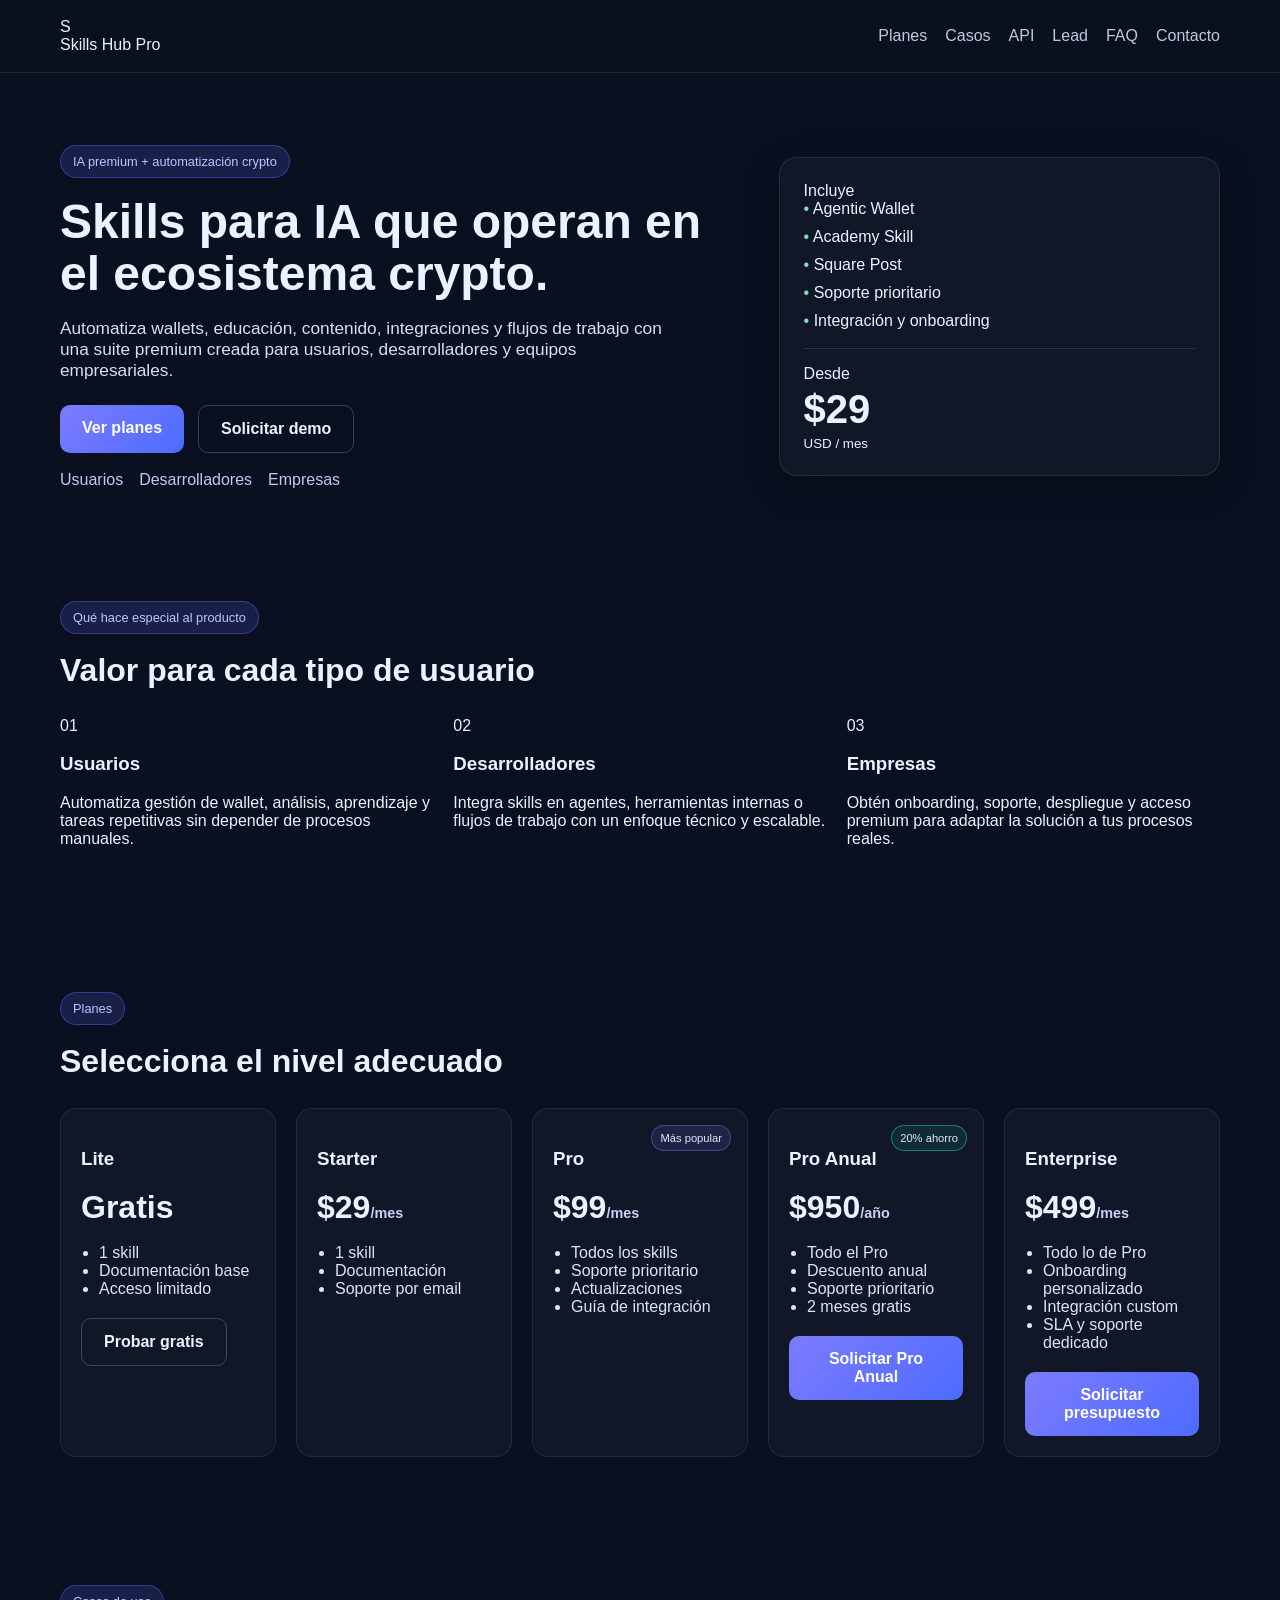
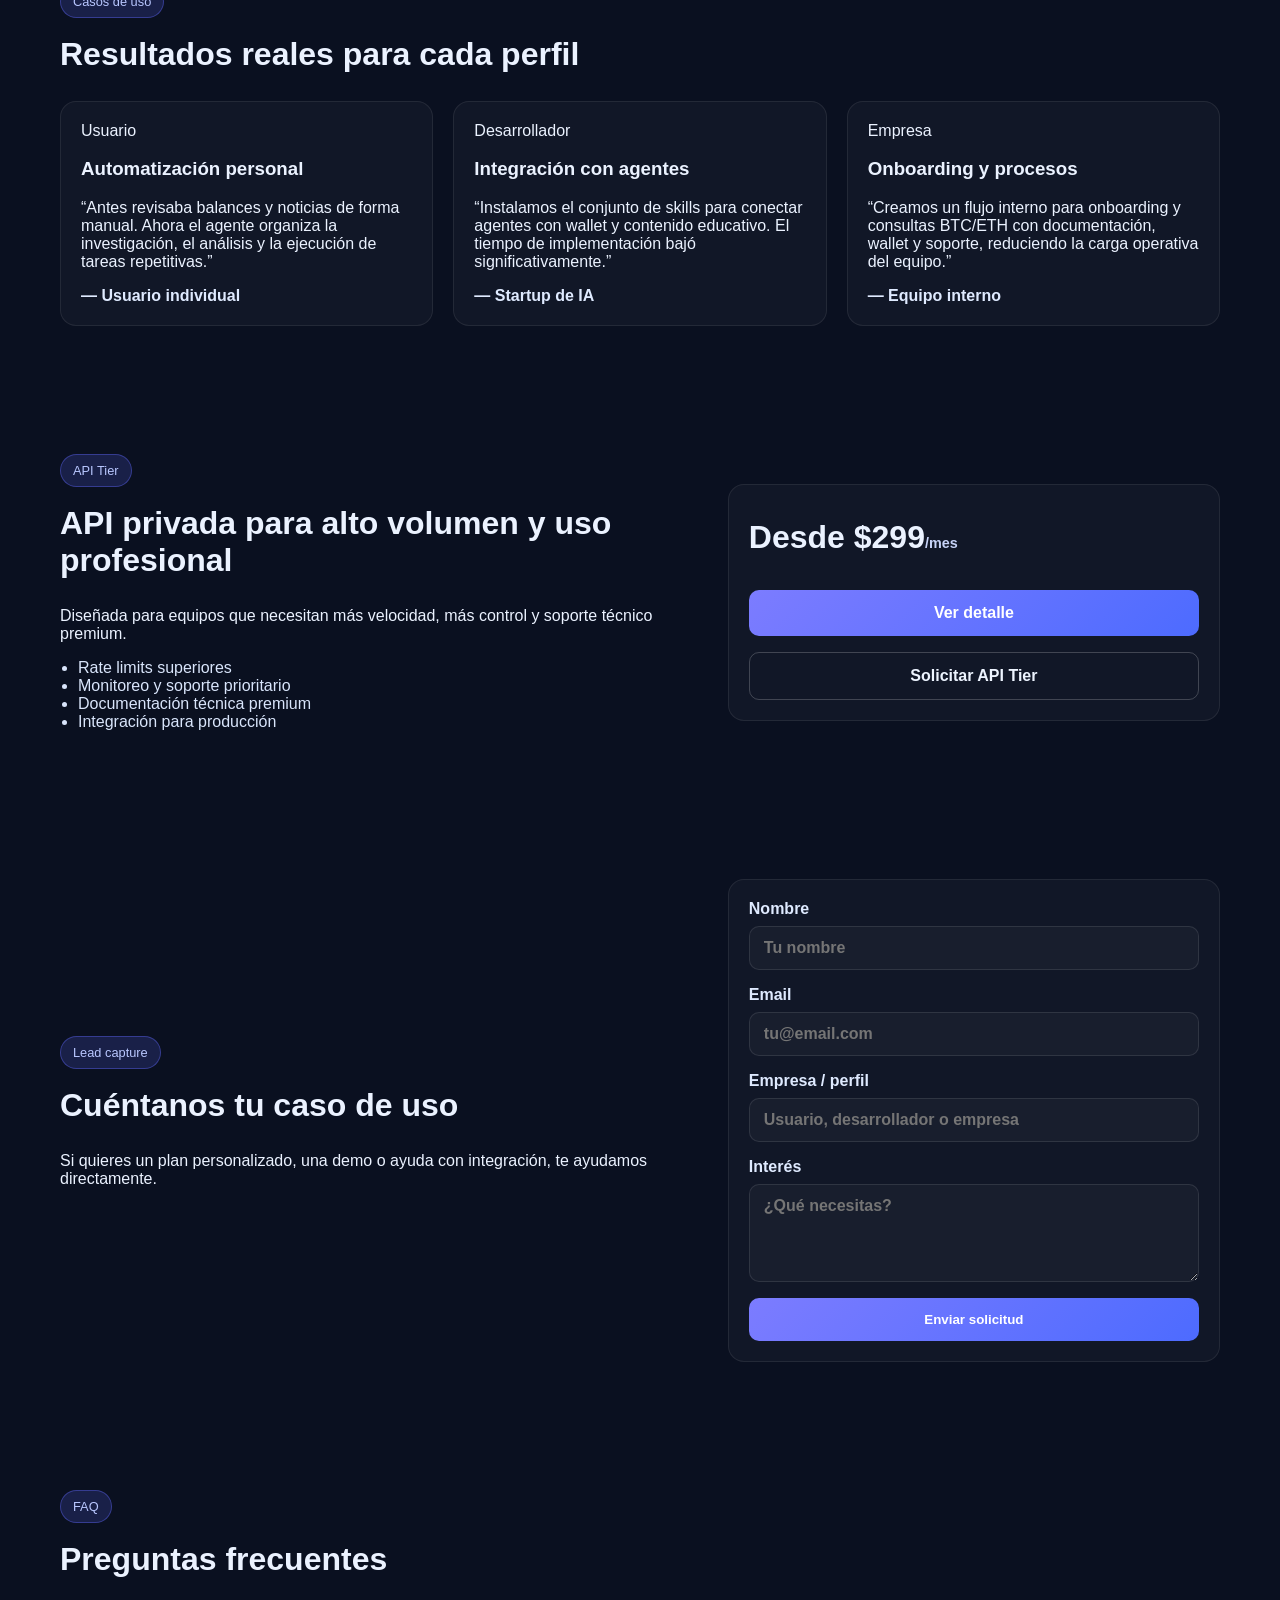
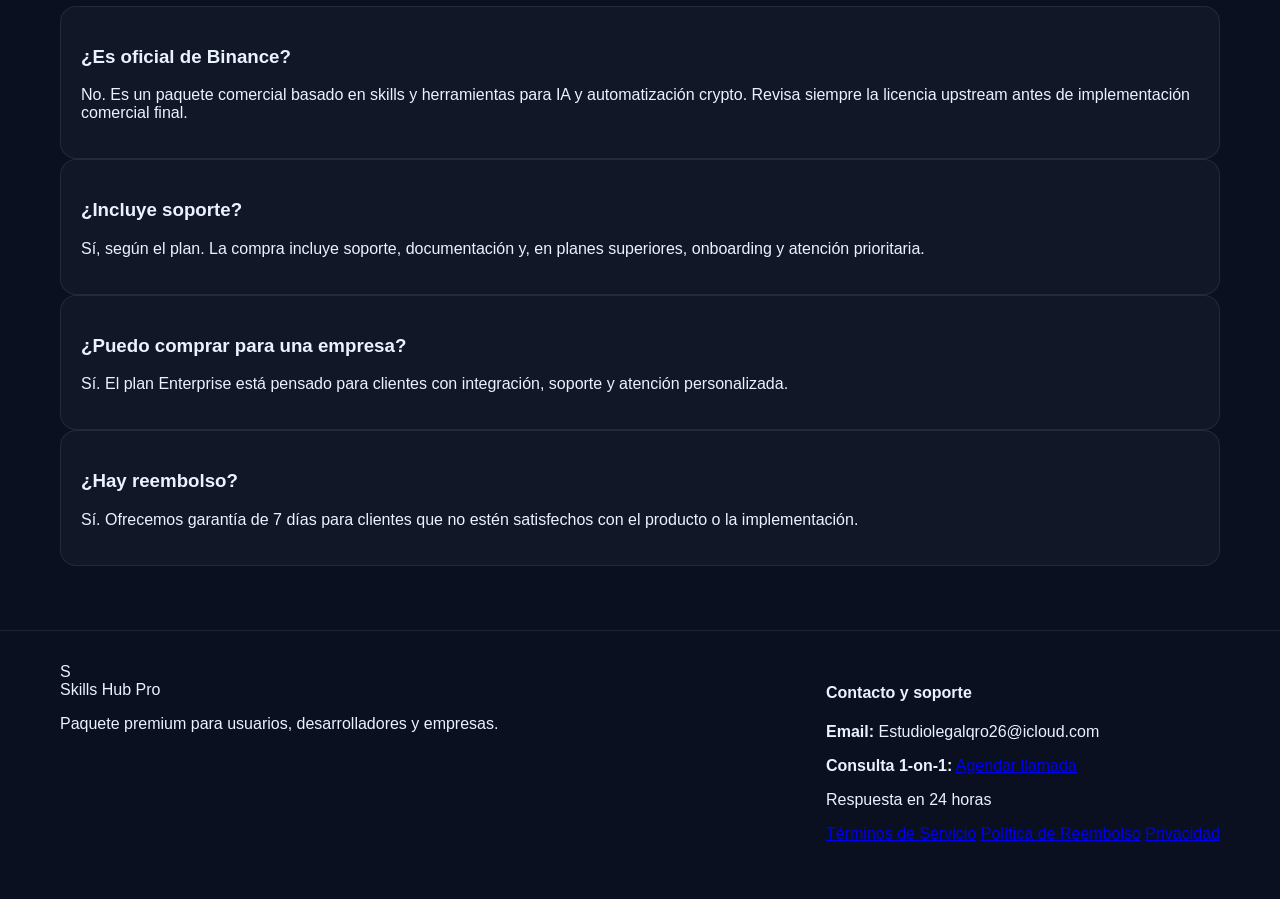
==== commit 69c35cf5: "Rebrand the public-facing product name away from Binance to a neutral, trademark-safe name while kee" ====
--- a/index.html
+++ b/index.html
@@ -3,10 +3,10 @@
   <head>
     <meta charset="UTF-8" />
     <meta name="viewport" content="width=device-width, initial-scale=1.0" />
-    <title>Binance Skills Hub Pro</title>
+    <title>Skills Hub Pro</title>
     <meta
       name="description"
-      content="Binance Skills Hub Pro — skills premium para IA, automatización crypto, wallets, educación y soporte empresarial."
+      content="Skills Hub Pro — skills premium para IA, automatización crypto, wallets, educación y soporte empresarial."
     />
     <link rel="stylesheet" href="./style.css" />
   </head>
@@ -15,8 +15,8 @@
       <header class="topbar">
         <div class="container nav">
           <div class="brand-wrap">
-            <div class="brand-mark">B</div>
-            <span class="brand-text">Binance Skills Hub Pro</span>
+            <div class="brand-mark">S</div>
+            <span class="brand-text">Skills Hub Pro</span>
           </div>
           <nav>
             <a href="#planes">Planes</a>
@@ -115,7 +115,7 @@
                   <li>Documentación base</li>
                   <li>Acceso limitado</li>
                 </ul>
-                <a class="button secondary" href="mailto:Estudiolegalqro26@icloud.com?subject=Solicitud%20de%20Plan%20Lite&body=Hola%2C%20quiero%20probar%20el%20plan%20Lite%20de%20Binance%20Skills%20Hub%20Pro." target="_blank" rel="noreferrer">Probar gratis</a>
+                <a class="button secondary" href="mailto:Estudiolegalqro26@icloud.com?subject=Solicitud%20de%20Plan%20Lite&body=Hola%2C%20quiero%20probar%20el%20plan%20Lite%20de%20Skills%20Hub%20Pro." target="_blank" rel="noreferrer">Probar gratis</a>
               </article>
 
               <article class="plan">
@@ -152,7 +152,7 @@
                   <li>Soporte prioritario</li>
                   <li>2 meses gratis</li>
                 </ul>
-                <a class="button primary" href="mailto:Estudiolegalqro26@icloud.com?subject=Solicitar%20Plan%20Pro%20Anual&body=Hola%2C%20me%20interesa%20adquirir%20el%20plan%20Pro%20Anual%20de%20Binance%20Skills%20Hub%20Pro." target="_blank" rel="noreferrer">Solicitar Pro Anual</a>
+                <a class="button primary" href="mailto:Estudiolegalqro26@icloud.com?subject=Solicitar%20Plan%20Pro%20Anual&body=Hola%2C%20me%20interesa%20adquirir%20el%20plan%20Pro%20Anual%20de%20Skills%20Hub%20Pro." target="_blank" rel="noreferrer">Solicitar Pro Anual</a>
               </article>
 
               <article class="plan">
@@ -164,7 +164,7 @@
                   <li>Integración custom</li>
                   <li>SLA y soporte dedicado</li>
                 </ul>
-                <a class="button primary" href="mailto:Estudiolegalqro26@icloud.com?subject=Solicitud%20de%20presupuesto%20Enterprise&body=Hola%2C%20quisiera%20solicitar%20informaci%C3%B3n%20sobre%20el%20plan%20Enterprise%20para%20Binance%20Skills%20Hub%20Pro." target="_blank" rel="noreferrer">Solicitar presupuesto</a>
+                <a class="button primary" href="mailto:Estudiolegalqro26@icloud.com?subject=Solicitud%20de%20presupuesto%20Enterprise&body=Hola%2C%20quisiera%20solicitar%20informaci%C3%B3n%20sobre%20el%20plan%20Enterprise%20para%20Skills%20Hub%20Pro." target="_blank" rel="noreferrer">Solicitar presupuesto</a>
               </article>
             </div>
           </div>
@@ -221,7 +221,7 @@
             <div class="api-card premium-panel">
               <div class="api-price">Desde $299<span>/mes</span></div>
               <a class="button primary" href="./commercial/API_TIER.md" target="_blank" rel="noreferrer">Ver detalle</a>
-              <a class="button secondary" href="mailto:Estudiolegalqro26@icloud.com?subject=Solicitar%20API%20Tier&body=Hola%2C%20quisiera%20solicitar%20informaci%C3%B3n%20sobre%20la%20API%20Tier%20de%20Binance%20Skills%20Hub%20Pro." target="_blank" rel="noreferrer">Solicitar API Tier</a>
+              <a class="button secondary" href="mailto:Estudiolegalqro26@icloud.com?subject=Solicitar%20API%20Tier&body=Hola%2C%20quisiera%20solicitar%20informaci%C3%B3n%20sobre%20la%20API%20Tier%20de%20Skills%20Hub%20Pro." target="_blank" rel="noreferrer">Solicitar API Tier</a>
             </div>
           </div>
         </section>
@@ -289,8 +289,8 @@
         <div class="container footer-grid">
           <div>
             <div class="brand-wrap footer-brand">
-              <div class="brand-mark">B</div>
-              <span class="brand-text">Binance Skills Hub Pro</span>
+              <div class="brand-mark">S</div>
+              <span class="brand-text">Skills Hub Pro</span>
             </div>
             <p>Paquete premium para usuarios, desarrolladores y empresas.</p>
           </div>
@@ -298,7 +298,7 @@
           <div class="footer-links">
             <h4>Contacto y soporte</h4>
             <p><strong>Email:</strong> Estudiolegalqro26@icloud.com</p>
-            <p><strong>Consulta 1-on-1:</strong> <a href="mailto:Estudiolegalqro26@icloud.com?subject=Agenda%20una%20llamada%201-on-1&body=Hola%2C%20me%20gustar%C3%ADa%20agendar%20una%20llamada%201-on-1%20para%20revistar%20mi%20caso%20de%20uso%20con%20Binance%20Skills%20Hub%20Pro.">Agendar llamada</a></p>
+            <p><strong>Consulta 1-on-1:</strong> <a href="mailto:Estudiolegalqro26@icloud.com?subject=Agenda%20una%20llamada%201-on-1&body=Hola%2C%20me%20gustar%C3%ADa%20agendar%20una%20llamada%201-on-1%20para%20revistar%20mi%20caso%20de%20uso%20con%20Skills%20Hub%20Pro.">Agendar llamada</a></p>
             <p>Respuesta en 24 horas</p>
             <div class="legal-links">
               <a href="./commercial/TERMS_OF_SERVICE.md">Términos de Servicio</a>
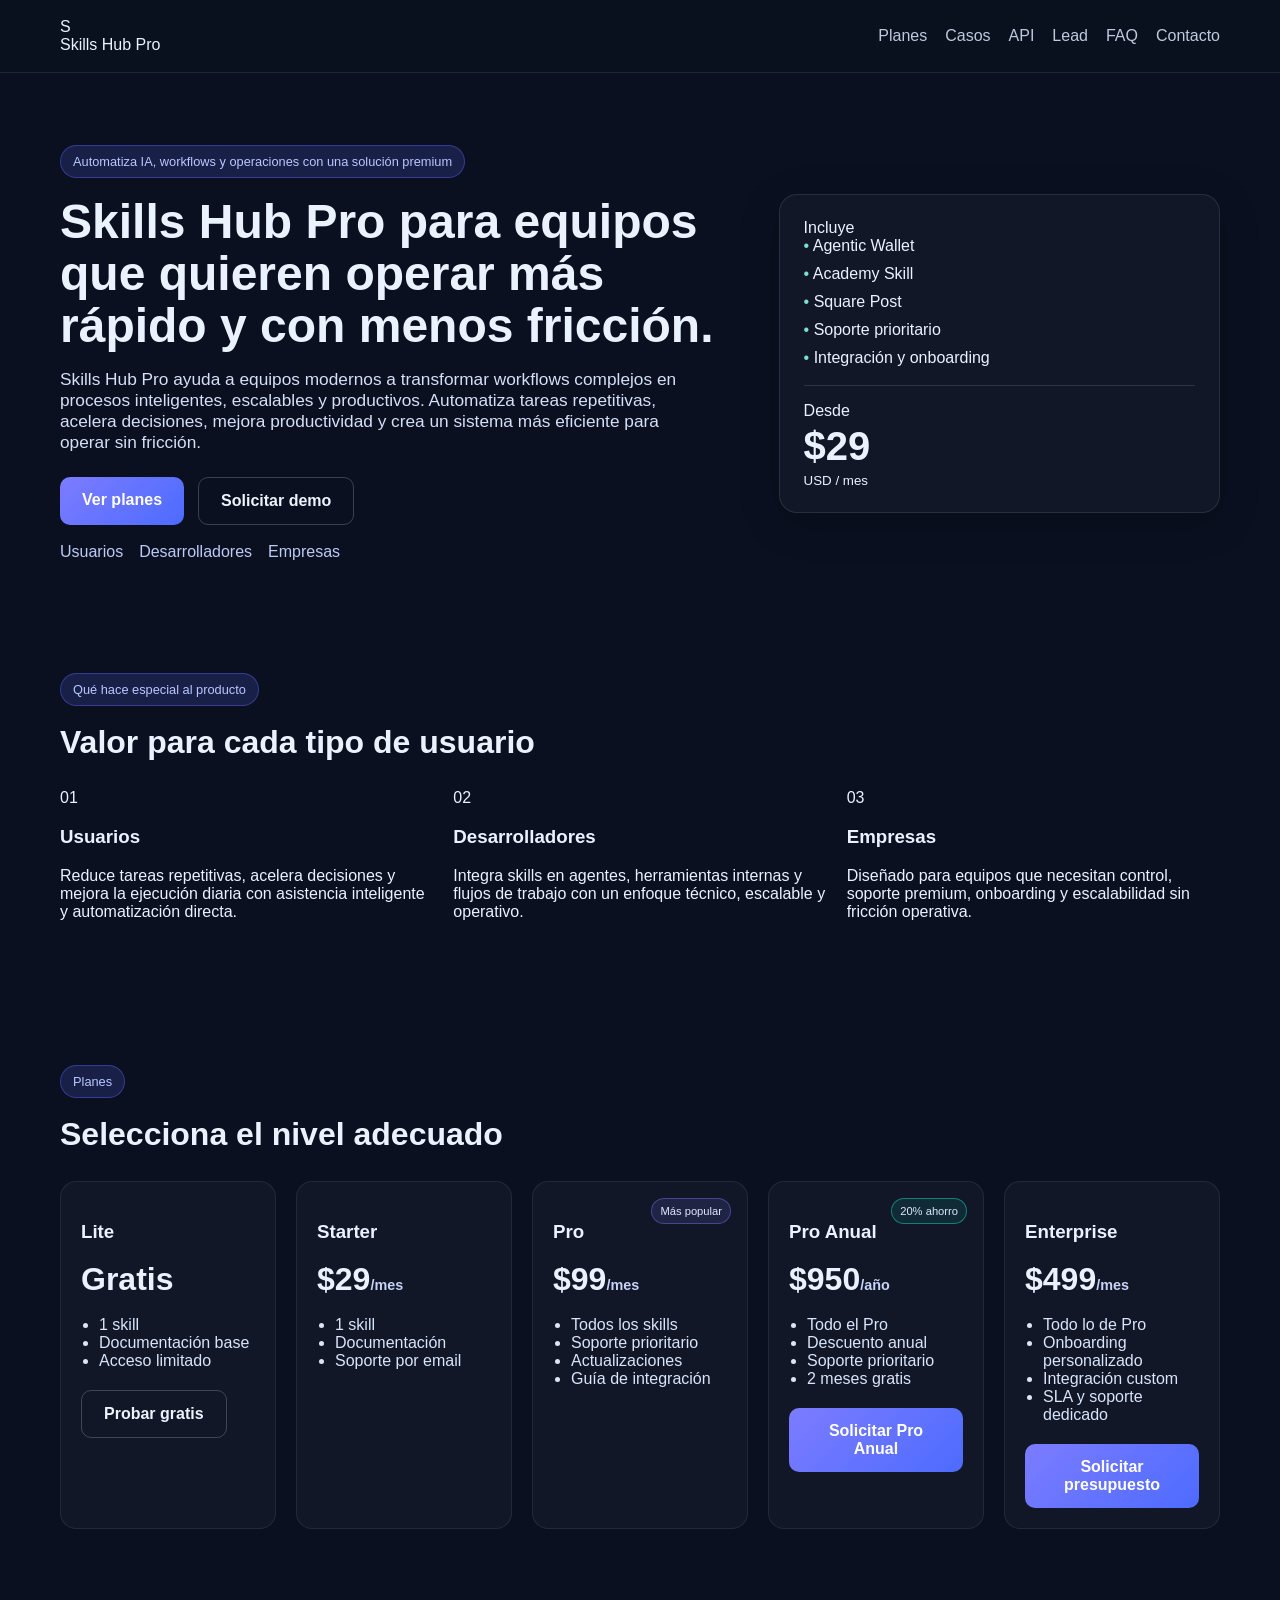
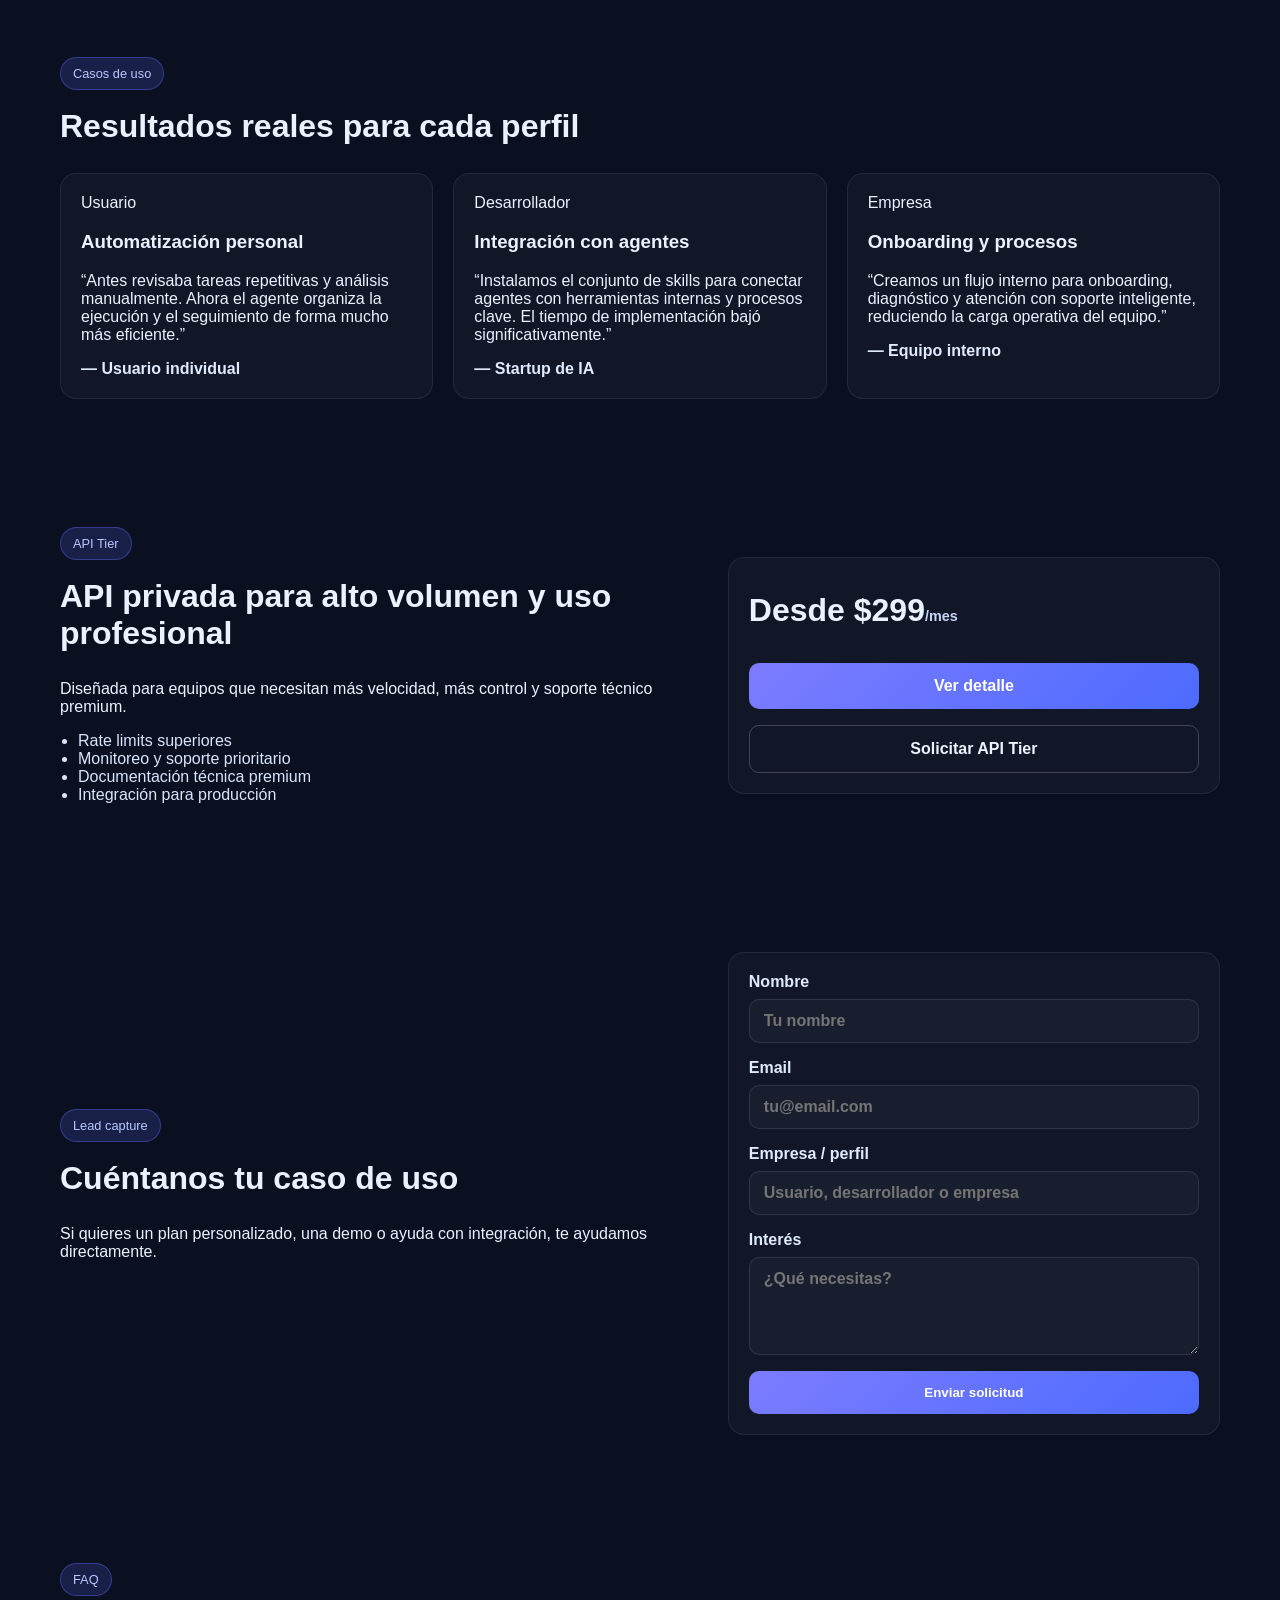
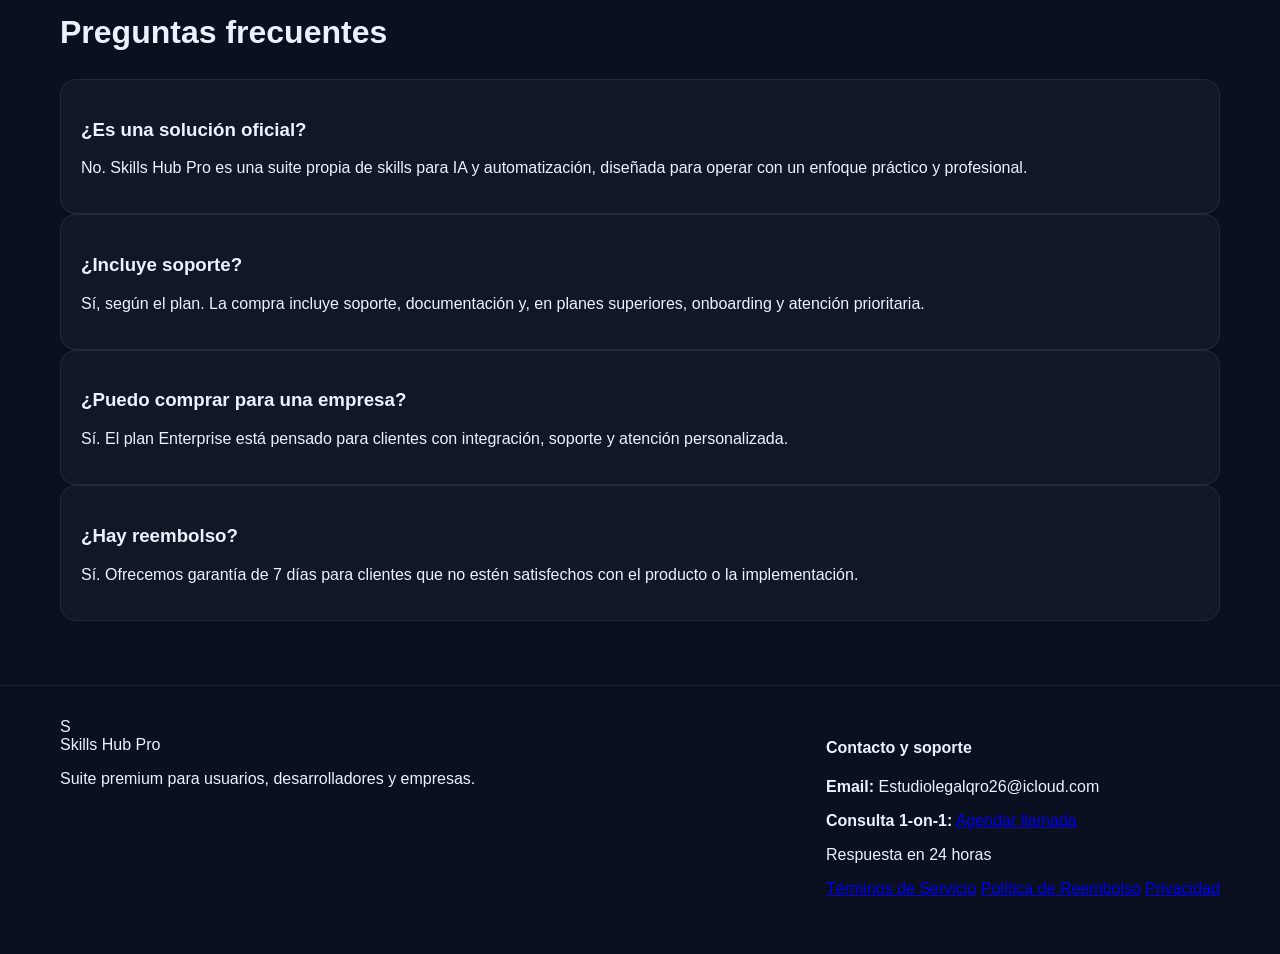
==== commit e7e78e66: "Apply the final B2B conversion-focused copy to the public landing for Skills Hub Pro." ====
--- a/index.html
+++ b/index.html
@@ -6,7 +6,7 @@
     <title>Skills Hub Pro</title>
     <meta
       name="description"
-      content="Skills Hub Pro — skills premium para IA, automatización crypto, wallets, educación y soporte empresarial."
+      content="Skills Hub Pro ayuda a equipos modernos a transformar workflows complejos en procesos inteligentes, escalables y productivos."
     />
     <link rel="stylesheet" href="./style.css" />
   </head>
@@ -33,11 +33,12 @@
         <section class="hero">
           <div class="container hero-grid">
             <div class="hero-copy">
-              <div class="eyebrow">IA premium + automatización crypto</div>
-              <h1>Skills para IA que operan en el ecosistema crypto.</h1>
+              <div class="eyebrow">Automatiza IA, workflows y operaciones con una solución premium</div>
+              <h1>Skills Hub Pro para equipos que quieren operar más rápido y con menos fricción.</h1>
               <p>
-                Automatiza wallets, educación, contenido, integraciones y flujos de trabajo con una suite premium
-                creada para usuarios, desarrolladores y equipos empresariales.
+                Skills Hub Pro ayuda a equipos modernos a transformar workflows complejos en procesos inteligentes,
+                escalables y productivos. Automatiza tareas repetitivas, acelera decisiones, mejora productividad y
+                crea un sistema más eficiente para operar sin fricción.
               </p>
 
               <div class="cta-row">
@@ -81,19 +82,19 @@
               <article class="feature-card">
                 <div class="icon">01</div>
                 <h3>Usuarios</h3>
-                <p>Automatiza gestión de wallet, análisis, aprendizaje y tareas repetitivas sin depender de procesos manuales.</p>
+                <p>Reduce tareas repetitivas, acelera decisiones y mejora la ejecución diaria con asistencia inteligente y automatización directa.</p>
               </article>
 
               <article class="feature-card">
                 <div class="icon">02</div>
                 <h3>Desarrolladores</h3>
-                <p>Integra skills en agentes, herramientas internas o flujos de trabajo con un enfoque técnico y escalable.</p>
+                <p>Integra skills en agentes, herramientas internas y flujos de trabajo con un enfoque técnico, escalable y operativo.</p>
               </article>
 
               <article class="feature-card">
                 <div class="icon">03</div>
                 <h3>Empresas</h3>
-                <p>Obtén onboarding, soporte, despliegue y acceso premium para adaptar la solución a tus procesos reales.</p>
+                <p>Diseñado para equipos que necesitan control, soporte premium, onboarding y escalabilidad sin fricción operativa.</p>
               </article>
             </div>
           </div>
@@ -181,21 +182,21 @@
               <article class="case-card">
                 <span class="case-tag">Usuario</span>
                 <h3>Automatización personal</h3>
-                <p>“Antes revisaba balances y noticias de forma manual. Ahora el agente organiza la investigación, el análisis y la ejecución de tareas repetitivas.”</p>
+                <p>“Antes revisaba tareas repetitivas y análisis manualmente. Ahora el agente organiza la ejecución y el seguimiento de forma mucho más eficiente.”</p>
                 <strong>— Usuario individual</strong>
               </article>
 
               <article class="case-card">
                 <span class="case-tag">Desarrollador</span>
                 <h3>Integración con agentes</h3>
-                <p>“Instalamos el conjunto de skills para conectar agentes con wallet y contenido educativo. El tiempo de implementación bajó significativamente.”</p>
+                <p>“Instalamos el conjunto de skills para conectar agentes con herramientas internas y procesos clave. El tiempo de implementación bajó significativamente.”</p>
                 <strong>— Startup de IA</strong>
               </article>
 
               <article class="case-card">
                 <span class="case-tag">Empresa</span>
                 <h3>Onboarding y procesos</h3>
-                <p>“Creamos un flujo interno para onboarding y consultas BTC/ETH con documentación, wallet y soporte, reduciendo la carga operativa del equipo.”</p>
+                <p>“Creamos un flujo interno para onboarding, diagnóstico y atención con soporte inteligente, reduciendo la carga operativa del equipo.”</p>
                 <strong>— Equipo interno</strong>
               </article>
             </div>
@@ -265,8 +266,8 @@
 
             <div class="faq-grid">
               <div class="faq-item">
-                <h3>¿Es oficial de Binance?</h3>
-                <p>No. Es un paquete comercial basado en skills y herramientas para IA y automatización crypto. Revisa siempre la licencia upstream antes de implementación comercial final.</p>
+                <h3>¿Es una solución oficial?</h3>
+                <p>No. Skills Hub Pro es una suite propia de skills para IA y automatización, diseñada para operar con un enfoque práctico y profesional.</p>
               </div>
               <div class="faq-item">
                 <h3>¿Incluye soporte?</h3>
@@ -292,7 +293,7 @@
               <div class="brand-mark">S</div>
               <span class="brand-text">Skills Hub Pro</span>
             </div>
-            <p>Paquete premium para usuarios, desarrolladores y empresas.</p>
+            <p>Suite premium para usuarios, desarrolladores y empresas.</p>
           </div>
 
           <div class="footer-links">
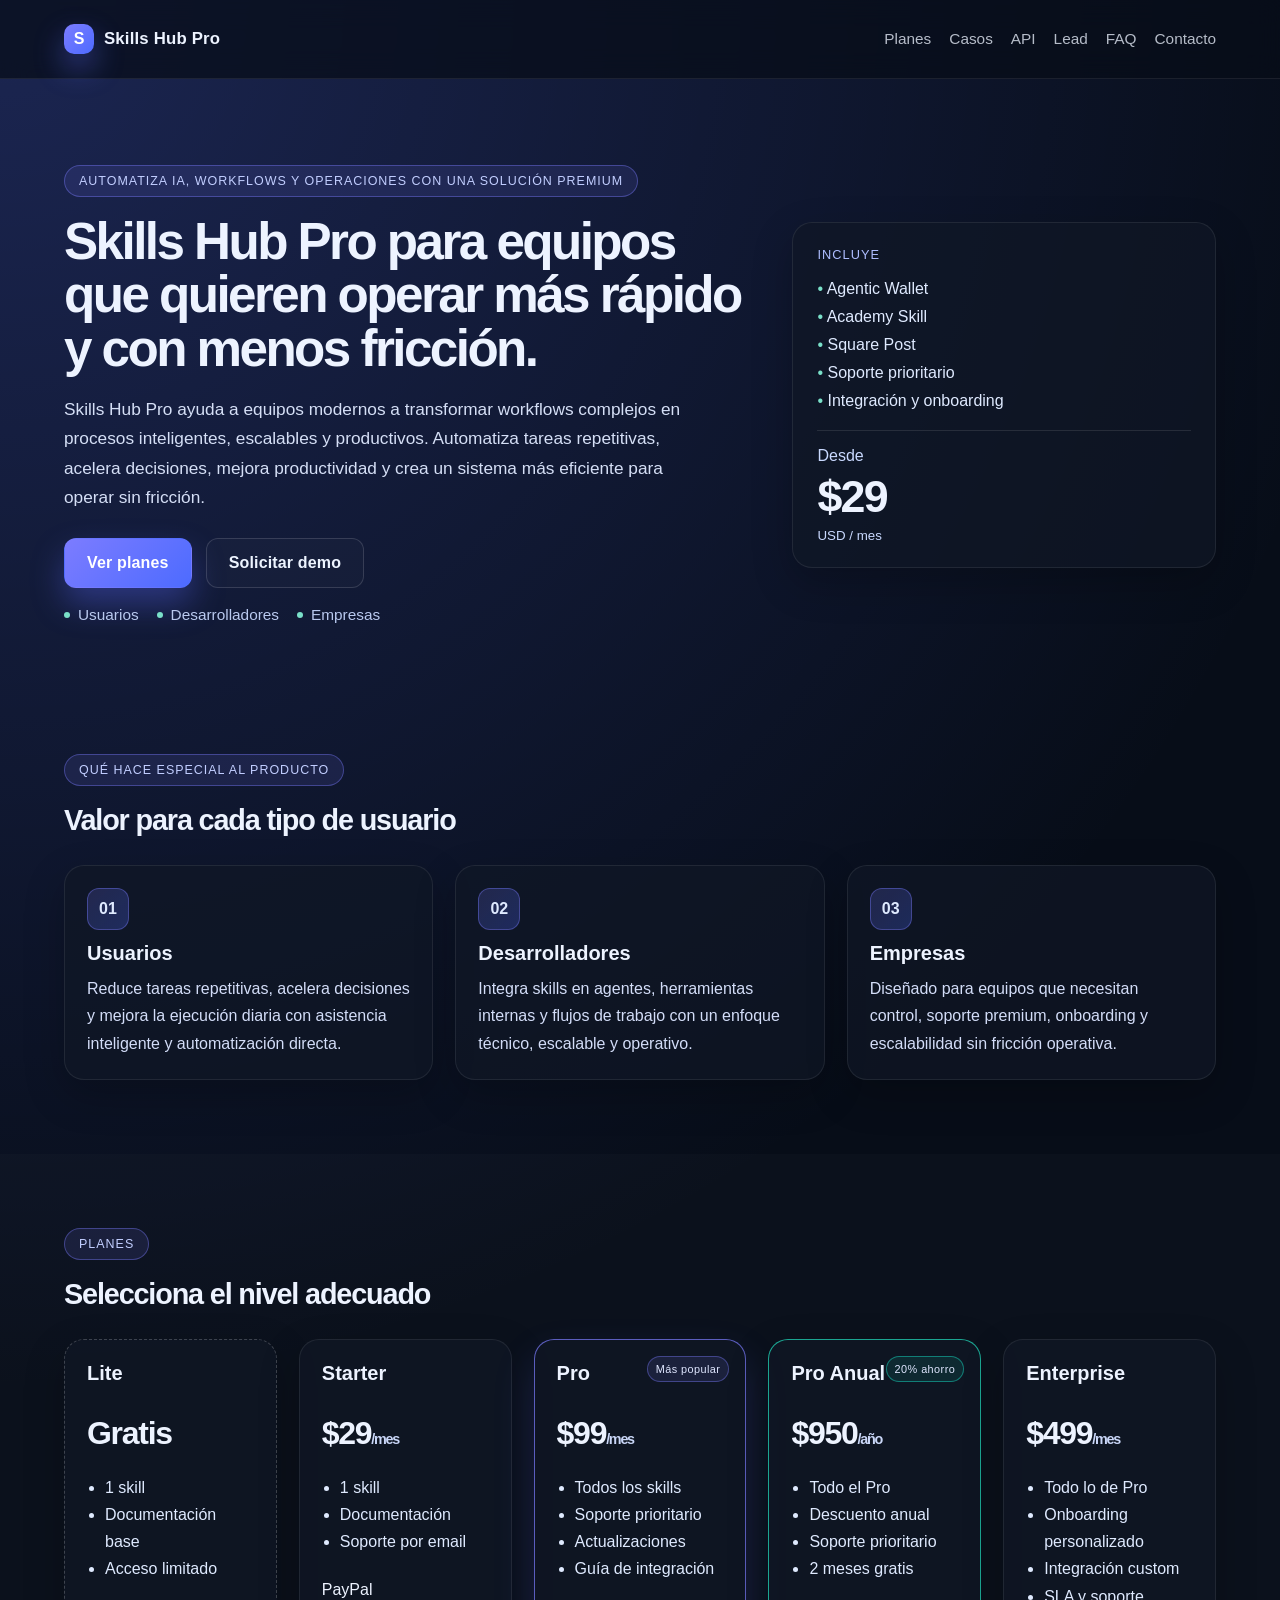
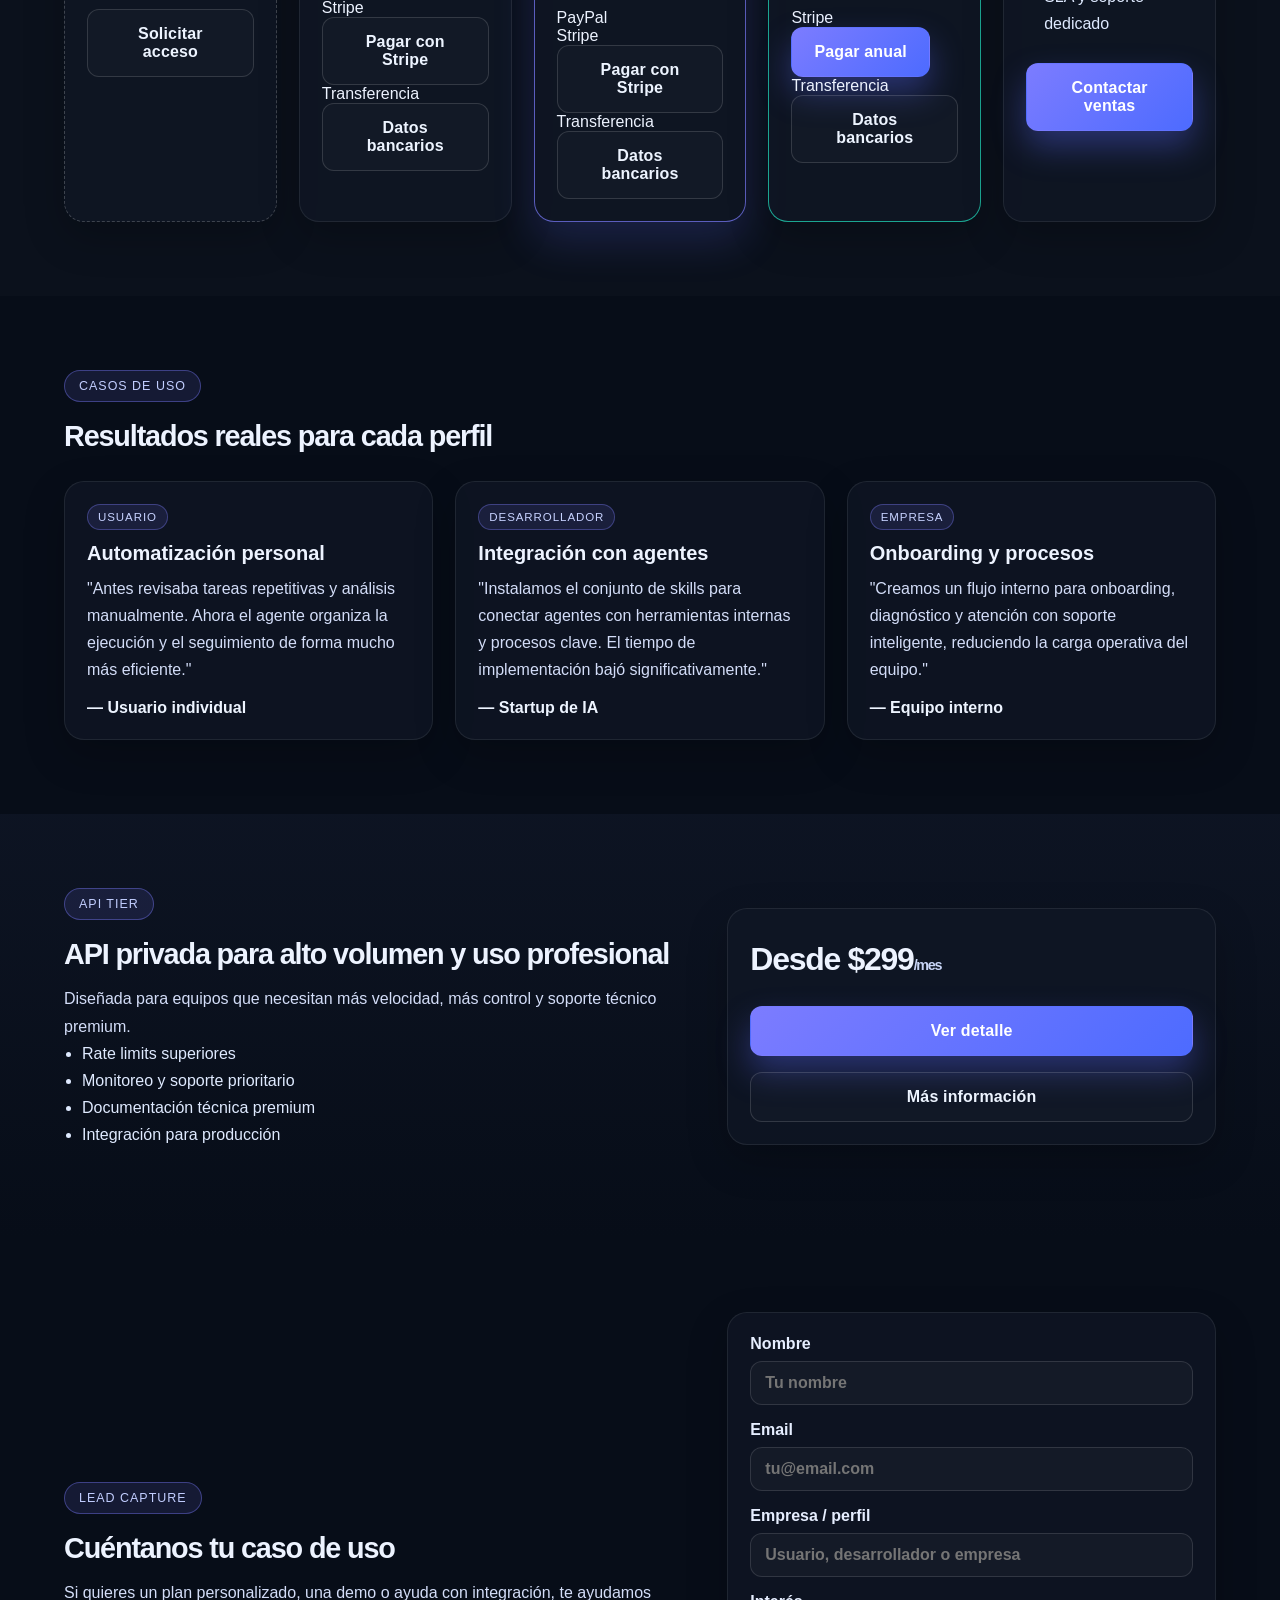
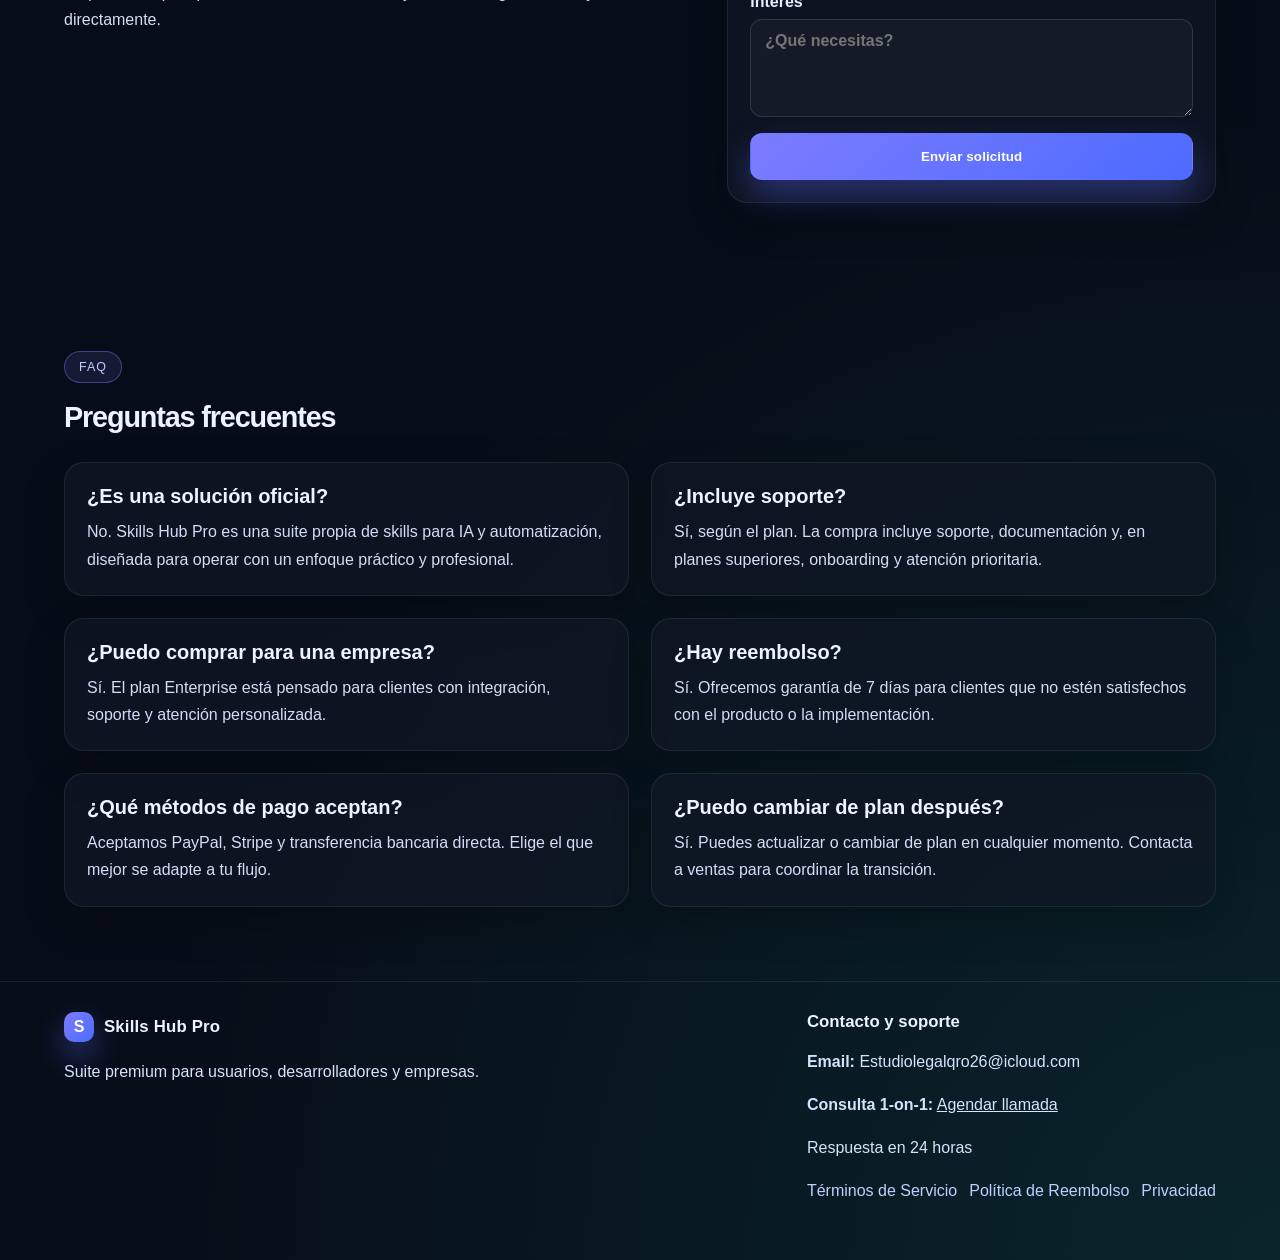
==== commit 5606188f: "Add 3 payment methods (PayPal, Stripe, Bank Transfer) to the pricing plans in the landing page for S" ====
--- a/index.html
+++ b/index.html
@@ -116,7 +116,7 @@
                   <li>Documentación base</li>
                   <li>Acceso limitado</li>
                 </ul>
-                <a class="button secondary" href="mailto:Estudiolegalqro26@icloud.com?subject=Solicitud%20de%20Plan%20Lite&body=Hola%2C%20quiero%20probar%20el%20plan%20Lite%20de%20Skills%20Hub%20Pro." target="_blank" rel="noreferrer">Probar gratis</a>
+                <a class="button secondary" href="mailto:Estudiolegalqro26@icloud.com?subject=Solicitud%20de%20Plan%20Lite&body=Hola%2C%20quiero%20probar%20el%20plan%20Lite%20de%20Skills%20Hub%20Pro.">Solicitar acceso</a>
               </article>
 
               <article class="plan">
@@ -127,7 +127,20 @@
                   <li>Documentación</li>
                   <li>Soporte por email</li>
                 </ul>
-                <div id="paypal-container-YP3UZYGFG2KX6"></div>
+                <div class="payment-methods">
+                  <div class="payment-option">
+                    <label>PayPal</label>
+                    <div id="paypal-container-YP3UZYGFG2KX6"></div>
+                  </div>
+                  <div class="payment-option">
+                    <label>Stripe</label>
+                    <a class="button secondary small" href="https://buy.stripe.com/3cs16I8QM2Ll6OY6oo" target="_blank">Pagar con Stripe</a>
+                  </div>
+                  <div class="payment-option">
+                    <label>Transferencia</label>
+                    <a class="button secondary small" href="mailto:Estudiolegalqro26@icloud.com?subject=Solicitar%20Transferencia%20Bancaria%20-%20Plan%20Starter&body=Hola%2C%20quiero%20pagar%20el%20plan%20Starter%20por%20transferencia%20bancaria.">Datos bancarios</a>
+                  </div>
+                </div>
               </article>
 
               <article class="plan plan-featured">
@@ -140,7 +153,20 @@
                   <li>Actualizaciones</li>
                   <li>Guía de integración</li>
                 </ul>
-                <div id="paypal-container-C494AUURVA3JJ"></div>
+                <div class="payment-methods">
+                  <div class="payment-option">
+                    <label>PayPal</label>
+                    <div id="paypal-container-C494AUURVA3JJ"></div>
+                  </div>
+                  <div class="payment-option">
+                    <label>Stripe</label>
+                    <a class="button secondary small" href="https://buy.stripe.com/3cs16I8QM2Ll6OY9zz" target="_blank">Pagar con Stripe</a>
+                  </div>
+                  <div class="payment-option">
+                    <label>Transferencia</label>
+                    <a class="button secondary small" href="mailto:Estudiolegalqro26@icloud.com?subject=Solicitar%20Transferencia%20Bancaria%20-%20Plan%20Pro&body=Hola%2C%20quiero%20pagar%20el%20plan%20Pro%20por%20transferencia%20bancaria.">Datos bancarios</a>
+                  </div>
+                </div>
               </article>
 
               <article class="plan plan-annual">
@@ -153,7 +179,16 @@
                   <li>Soporte prioritario</li>
                   <li>2 meses gratis</li>
                 </ul>
-                <a class="button primary" href="mailto:Estudiolegalqro26@icloud.com?subject=Solicitar%20Plan%20Pro%20Anual&body=Hola%2C%20me%20interesa%20adquirir%20el%20plan%20Pro%20Anual%20de%20Skills%20Hub%20Pro." target="_blank" rel="noreferrer">Solicitar Pro Anual</a>
+                <div class="payment-methods">
+                  <div class="payment-option">
+                    <label>Stripe</label>
+                    <a class="button primary small" href="https://buy.stripe.com/3cs16I8QM2Ll6OY0ff" target="_blank">Pagar anual</a>
+                  </div>
+                  <div class="payment-option">
+                    <label>Transferencia</label>
+                    <a class="button secondary small" href="mailto:Estudiolegalqro26@icloud.com?subject=Solicitar%20Transferencia%20Bancaria%20-%20Plan%20Pro%20Anual&body=Hola%2C%20quiero%20pagar%20el%20plan%20Pro%20Anual%20por%20transferencia%20bancaria.">Datos bancarios</a>
+                  </div>
+                </div>
               </article>
 
               <article class="plan">
@@ -165,7 +200,7 @@
                   <li>Integración custom</li>
                   <li>SLA y soporte dedicado</li>
                 </ul>
-                <a class="button primary" href="mailto:Estudiolegalqro26@icloud.com?subject=Solicitud%20de%20presupuesto%20Enterprise&body=Hola%2C%20quisiera%20solicitar%20informaci%C3%B3n%20sobre%20el%20plan%20Enterprise%20para%20Skills%20Hub%20Pro." target="_blank" rel="noreferrer">Solicitar presupuesto</a>
+                <a class="button primary" href="mailto:Estudiolegalqro26@icloud.com?subject=Solicitud%20de%20presupuesto%20Enterprise&body=Hola%2C%20quisiera%20solicitar%20informaci%C3%B3n%20sobre%20el%20plan%20Enterprise%20y%20opciones%20de%20pago.">Contactar ventas</a>
               </article>
             </div>
           </div>
@@ -182,21 +217,21 @@
               <article class="case-card">
                 <span class="case-tag">Usuario</span>
                 <h3>Automatización personal</h3>
-                <p>“Antes revisaba tareas repetitivas y análisis manualmente. Ahora el agente organiza la ejecución y el seguimiento de forma mucho más eficiente.”</p>
+                <p>"Antes revisaba tareas repetitivas y análisis manualmente. Ahora el agente organiza la ejecución y el seguimiento de forma mucho más eficiente."</p>
                 <strong>— Usuario individual</strong>
               </article>
 
               <article class="case-card">
                 <span class="case-tag">Desarrollador</span>
                 <h3>Integración con agentes</h3>
-                <p>“Instalamos el conjunto de skills para conectar agentes con herramientas internas y procesos clave. El tiempo de implementación bajó significativamente.”</p>
+                <p>"Instalamos el conjunto de skills para conectar agentes con herramientas internas y procesos clave. El tiempo de implementación bajó significativamente."</p>
                 <strong>— Startup de IA</strong>
               </article>
 
               <article class="case-card">
                 <span class="case-tag">Empresa</span>
                 <h3>Onboarding y procesos</h3>
-                <p>“Creamos un flujo interno para onboarding, diagnóstico y atención con soporte inteligente, reduciendo la carga operativa del equipo.”</p>
+                <p>"Creamos un flujo interno para onboarding, diagnóstico y atención con soporte inteligente, reduciendo la carga operativa del equipo."</p>
                 <strong>— Equipo interno</strong>
               </article>
             </div>
@@ -222,7 +257,7 @@
             <div class="api-card premium-panel">
               <div class="api-price">Desde $299<span>/mes</span></div>
               <a class="button primary" href="./commercial/API_TIER.md" target="_blank" rel="noreferrer">Ver detalle</a>
-              <a class="button secondary" href="mailto:Estudiolegalqro26@icloud.com?subject=Solicitar%20API%20Tier&body=Hola%2C%20quisiera%20solicitar%20informaci%C3%B3n%20sobre%20la%20API%20Tier%20de%20Skills%20Hub%20Pro." target="_blank" rel="noreferrer">Solicitar API Tier</a>
+              <a class="button secondary" href="mailto:Estudiolegalqro26@icloud.com?subject=Solicitar%20API%20Tier&body=Hola%2C%20quisiera%20solicitar%20informaci%C3%B3n%20sobre%20la%20API%20Tier%20y%20opciones%20de%20integraci%C3%B3n.">Más información</a>
             </div>
           </div>
         </section>
@@ -281,6 +316,14 @@
                 <h3>¿Hay reembolso?</h3>
                 <p>Sí. Ofrecemos garantía de 7 días para clientes que no estén satisfechos con el producto o la implementación.</p>
               </div>
+              <div class="faq-item">
+                <h3>¿Qué métodos de pago aceptan?</h3>
+                <p>Aceptamos PayPal, Stripe y transferencia bancaria directa. Elige el que mejor se adapte a tu flujo.</p>
+              </div>
+              <div class="faq-item">
+                <h3>¿Puedo cambiar de plan después?</h3>
+                <p>Sí. Puedes actualizar o cambiar de plan en cualquier momento. Contacta a ventas para coordinar la transición.</p>
+              </div>
             </div>
           </div>
         </section>
@@ -299,7 +342,7 @@
           <div class="footer-links">
             <h4>Contacto y soporte</h4>
             <p><strong>Email:</strong> Estudiolegalqro26@icloud.com</p>
-            <p><strong>Consulta 1-on-1:</strong> <a href="mailto:Estudiolegalqro26@icloud.com?subject=Agenda%20una%20llamada%201-on-1&body=Hola%2C%20me%20gustar%C3%ADa%20agendar%20una%20llamada%201-on-1%20para%20revistar%20mi%20caso%20de%20uso%20con%20Skills%20Hub%20Pro.">Agendar llamada</a></p>
+            <p><strong>Consulta 1-on-1:</strong> <a href="mailto:Estudiolegalqro26@icloud.com?subject=Agenda%20una%20llamada%201-on-1&body=Hola%2C%20me%20gustar%C3%ADa%20agendar%20una%20llamada%201-on-1%20para%20discutir%20mi%20caso%20de%20uso.">Agendar llamada</a></p>
             <p>Respuesta en 24 horas</p>
             <div class="legal-links">
               <a href="./commercial/TERMS_OF_SERVICE.md">Términos de Servicio</a>
--- a/style.css
+++ b/style.css
@@ -1,102 +1,148 @@
 body {
   margin: 0;
-  font-family: Arial, Helvetica, sans-serif;
-  background: #0a1020;
-  color: #ebf2ff;
+  font-family: Inter, "Segoe UI", Roboto, Helvetica, Arial, sans-serif;
+  background:
+    radial-gradient(circle at top left, rgba(88, 111, 255, 0.25), transparent 30%),
+    radial-gradient(circle at bottom right, rgba(28, 206, 184, 0.12), transparent 25%),
+    #070d18;
+  color: #edf3ff;
 }
 
 * {
   box-sizing: border-box;
+}
+
+html {
+  scroll-behavior: smooth;
+}
+
+img {
+  max-width: 100%;
+  display: block;
 }
 
 .container {
   max-width: 1200px;
   margin: 0 auto;
-  padding: 0 20px;
+  padding: 0 24px;
 }
 
 .topbar {
-  background: rgba(11, 18, 31, 0.95);
-  border-bottom: 1px solid rgba(255,255,255,0.08);
+  background: rgba(8, 13, 24, 0.72);
+  backdrop-filter: blur(14px);
+  -webkit-backdrop-filter: blur(14px);
+  border-bottom: 1px solid rgba(255, 255, 255, 0.08);
   position: sticky;
   top: 0;
-  z-index: 10;
+  z-index: 20;
 }
 
 .nav {
   display: flex;
   justify-content: space-between;
   align-items: center;
-  min-height: 72px;
-}
-
-.brand {
+  min-height: 78px;
+}
+
+.brand-wrap {
+  display: inline-flex;
+  align-items: center;
+  gap: 10px;
+}
+
+.brand-mark {
+  width: 30px;
+  height: 30px;
+  border-radius: 10px;
+  display: grid;
+  place-items: center;
+  background: linear-gradient(135deg, #7c7cff, #4d6bff);
+  color: white;
+  font-weight: 800;
+  box-shadow: 0 14px 30px rgba(94, 108, 255, 0.45);
+}
+
+.brand-text {
   font-weight: 700;
-  font-size: 1.1rem;
+  letter-spacing: 0.01em;
+  font-size: 1.05rem;
 }
 
 nav {
   display: flex;
   gap: 18px;
+  align-items: center;
+  flex-wrap: wrap;
 }
 
 nav a {
-  color: #dfe9ff;
+  color: rgba(237, 243, 255, 0.76);
   text-decoration: none;
-  opacity: 0.85;
+  font-size: 0.96rem;
+  transition: color 0.2s ease;
+}
+
+nav a:hover {
+  color: #ffffff;
 }
 
 .hero {
-  padding: 72px 0 48px;
+  padding: 86px 0 56px;
 }
 
 .hero-grid {
   display: grid;
-  grid-template-columns: 1.4fr 0.9fr;
+  grid-template-columns: 1.48fr 0.9fr;
   gap: 32px;
   align-items: center;
 }
 
 .eyebrow {
   display: inline-block;
-  background: rgba(97, 106, 255, 0.18);
-  border: 1px solid rgba(97, 106, 255, 0.4);
-  color: #b9c7ff;
-  padding: 8px 12px;
+  background: rgba(124, 124, 255, 0.12);
+  border: 1px solid rgba(124, 124, 255, 0.4);
+  color: #c2ceff;
+  padding: 8px 14px;
   border-radius: 999px;
-  font-size: 0.8rem;
+  font-size: 0.78rem;
+  letter-spacing: 0.08em;
+  text-transform: uppercase;
   margin-bottom: 18px;
 }
 
 .hero-copy h1 {
-  font-size: 3rem;
-  margin: 0 0 18px;
-  line-height: 1.08;
+  font-size: clamp(2.5rem, 4vw, 4rem);
+  margin: 0 0 20px;
+  line-height: 1.04;
+  letter-spacing: -0.05em;
+  max-width: 700px;
 }
 
 .hero-copy p {
   font-size: 1.08rem;
-  color: #d5dff7;
-  max-width: 620px;
+  color: #d5dff6;
+  max-width: 640px;
+  line-height: 1.7;
 }
 
 .cta-row {
   display: flex;
   gap: 14px;
-  margin: 24px 0 18px;
+  margin: 26px 0 18px;
   flex-wrap: wrap;
 }
 
 .button {
   display: inline-block;
-  border-radius: 10px;
-  padding: 14px 22px;
+  border-radius: 12px;
+  padding: 15px 22px;
   text-decoration: none;
-  font-weight: 600;
-  transition: transform 0.2s ease;
+  font-weight: 700;
+  transition: transform 0.2s ease, box-shadow 0.2s ease, border-color 0.2s ease;
   text-align: center;
-  border: none;
+  border: 1px solid transparent;
   cursor: pointer;
+  letter-spacing: 0.01em;
 }
 
 .button:hover {
@@ -106,11 +152,12 @@
 .button.primary {
   background: linear-gradient(135deg, #7c7cff, #4d6bff);
   color: white;
+  box-shadow: 0 16px 32px rgba(92, 105, 255, 0.35);
 }
 
 .button.secondary {
-  background: transparent;
-  border: 1px solid rgba(255,255,255,0.2);
+  background: rgba(255, 255, 255, 0.02);
+  border-color: rgba(255, 255, 255, 0.14);
   color: #edf4ff;
 }
 
@@ -119,33 +166,65 @@
   padding: 0;
   margin: 18px 0 0;
   display: flex;
-  gap: 16px;
+  gap: 18px;
   flex-wrap: wrap;
-  color: #bdcaf5;
+  color: #b9c9ef;
+  font-size: 0.96rem;
+}
+
+.mini-list li {
+  position: relative;
+  padding-left: 14px;
+}
+
+.mini-list li::before {
+  content: "";
+  position: absolute;
+  left: 0;
+  top: 50%;
+  width: 6px;
+  height: 6px;
+  border-radius: 50%;
+  background: #7ae0c9;
+  transform: translateY(-50%);
+}
+
+.hero-card,
+.feature-card,
+.plan,
+.case-card,
+.faq-item,
+.api-card,
+.lead-form,
+.premium-panel {
+  background: rgba(16, 23, 37, 0.7);
+  border: 1px solid rgba(255, 255, 255, 0.08);
+  border-radius: 20px;
+  box-shadow: 0 15px 40px rgba(0, 0, 0, 0.22);
 }
 
 .hero-card {
-  background: rgba(255,255,255,0.03);
-  border: 1px solid rgba(255,255,255,0.1);
-  border-radius: 18px;
   padding: 24px;
-  box-shadow: 0 10px 40px rgba(0,0,0,0.2);
-}
-
-.card-header {
+}
+
+.panel-kicker {
   color: #aebdff;
   font-size: 0.8rem;
   text-transform: uppercase;
   letter-spacing: 0.08em;
-  margin-bottom: 10px;
+  margin-bottom: 18px;
 }
 
 .hero-card ul {
   list-style: none;
   padding: 0;
-  margin: 0 0 18px;
+  margin: 0 0 20px;
   display: grid;
   gap: 10px;
+}
+
+.hero-card li {
+  color: #dfeaff;
 }
 
 .hero-card li::before {
@@ -154,37 +233,55 @@
 }
 
 .price-box {
-  border-top: 1px solid rgba(255,255,255,0.12);
+  border-top: 1px solid rgba(255, 255, 255, 0.1);
   padding-top: 16px;
   display: flex;
   flex-direction: column;
-  gap: 4px;
+  gap: 6px;
+}
+
+.price-box span,
+.price-box small {
+  color: #c9d9ff;
 }
 
 .price-box strong {
-  font-size: 2.5rem;
+  font-size: 2.8rem;
+  letter-spacing: -0.04em;
 }
 
 .section {
-  padding: 64px 0;
-}
-
-.section.alt {
-  background: rgba(255,255,255,0.02);
+  padding: 74px 0;
+}
+
+.section.dark-section {
+  background: rgba(255, 255, 255, 0.015);
+}
+
+.section.alt-panel {
+  background: linear-gradient(180deg, rgba(15, 22, 38, 0.75), rgba(7, 13, 24, 0.15));
+}
+
+.section-heading {
+  margin-bottom: 28px;
+}
+
+.section-heading.align-left {
+  text-align: left;
 }
 
 .section h2 {
-  margin-top: 0;
-  margin-bottom: 28px;
-  font-size: 2rem;
+  margin: 0;
+  font-size: clamp(1.8rem, 2vw, 2.5rem);
+  letter-spacing: -0.04em;
 }
 
 .features,
 .case-grid,
 .pricing-grid,
-.faq {
+.faq-grid {
   display: grid;
-  gap: 20px;
+  gap: 22px;
 }
 
 .features {
@@ -195,89 +292,128 @@
   grid-template-columns: repeat(3, minmax(0, 1fr));
 }
 
-.feature,
+.feature-card,
+.case-card,
 .plan,
-.case-card,
 .faq-item,
 .api-card,
 .lead-form {
-  background: rgba(255,255,255,0.03);
-  border: 1px solid rgba(255,255,255,0.08);
-  border-radius: 16px;
-  padding: 20px;
+  padding: 22px;
+}
+
+.feature-card .icon {
+  width: 42px;
+  height: 42px;
+  border-radius: 12px;
+  display: grid;
+  place-items: center;
+  background: linear-gradient(135deg, rgba(124, 124, 255, 0.18), rgba(77, 107, 255, 0.26));
+  border: 1px solid rgba(124, 124, 255, 0.38);
+  font-weight: 800;
+  color: #dfeaff;
+  margin-bottom: 12px;
+}
+
+.feature-card h3,
+.case-card h3,
+.plan h3,
+.faq-item h3 {
+  margin: 0 0 10px;
+  font-size: 1.25rem;
+}
+
+.feature-card p,
+.case-card p,
+.faq-item p,
+.api-copy p,
+.lead-copy p {
+  margin: 0;
+  line-height: 1.7;
+  color: #d3ddf8;
+}
+
+.pricing-grid {
+  grid-template-columns: repeat(5, minmax(0, 1fr));
 }
 
 .plan {
   position: relative;
-}
-
-.lite-plan {
+  display: flex;
+  flex-direction: column;
+  gap: 10px;
+}
+
+.plan-lite {
   border-style: dashed;
   border-color: rgba(255,255,255,0.2);
 }
 
-.plan.featured {
+.plan-featured {
   border-color: rgba(124, 124, 255, 0.7);
-}
-
-.plan.annual {
-  border-color: rgba(20, 184, 166, 0.7);
+  box-shadow: 0 20px 42px rgba(92, 105, 255, 0.18);
+}
+
+.plan-annual {
+  border-color: rgba(32, 202, 174, 0.8);
 }
 
 .badge {
   position: absolute;
   top: 16px;
   right: 16px;
-  font-size: 0.7rem;
-  background: rgba(124,124,255,0.14);
-  border: 1px solid rgba(124,124,255,0.4);
+  font-size: 0.68rem;
+  letter-spacing: 0.04em;
+  background: rgba(124, 124, 255, 0.12);
+  border: 1px solid rgba(124, 124, 255, 0.4);
   color: #dfe6ff;
   padding: 6px 8px;
   border-radius: 999px;
 }
 
 .badge.save {
-  background: rgba(20,184,166,0.12);
-  border-color: rgba(20,184,166,0.6);
+  background: rgba(20, 184, 166, 0.12);
+  border-color: rgba(20, 184, 166, 0.6);
 }
 
 .plan-price,
 .api-price {
   font-size: 2rem;
   font-weight: 800;
-  margin: 14px 0 18px;
+  margin: 10px 0 12px;
+  letter-spacing: -0.04em;
 }
 
 .plan-price span,
 .api-price span {
   font-size: 0.9rem;
-  color: #c7d3f7;
+  color: #c9d6f7;
 }
 
 .plan ul,
 .api-list {
-  margin: 0 0 20px;
+  margin: 0 0 16px;
   padding-left: 18px;
-  color: #d9e5fb;
-}
-
-.pricing-grid {
-  grid-template-columns: repeat(5, minmax(0, 1fr));
-}
-
-.case-label {
+  color: #dfeaff;
+  line-height: 1.7;
+}
+
+.case-tag {
   display: inline-block;
-  margin-bottom: 10px;
-  font-size: 0.75rem;
-  letter-spacing: 0.06em;
-  color: #9fc4ff;
+  margin-bottom: 12px;
+  padding: 6px 10px;
+  border-radius: 999px;
+  background: rgba(124, 124, 255, 0.12);
+  border: 1px solid rgba(124, 124, 255, 0.36);
+  color: #c7d2ff;
+  font-size: 0.72rem;
+  letter-spacing: 0.08em;
   text-transform: uppercase;
 }
 
 .case-card strong {
   display: block;
-  margin-top: 14px;
-  color: #dfeaff;
+  margin-top: 16px;
+  color: #edf4ff;
 }
 
 .api-box,
@@ -294,6 +430,17 @@
   gap: 16px;
 }
 
+.api-copy h2,
+.lead-copy h2 {
+  margin: 0 0 14px;
+  font-size: clamp(1.8rem, 2vw, 2.5rem);
+  letter-spacing: -0.04em;
+}
+
+.faq-grid {
+  grid-template-columns: repeat(2, minmax(0, 1fr));
+}
+
 .lead-form {
   display: flex;
   flex-direction: column;
@@ -304,33 +451,64 @@
   display: flex;
   flex-direction: column;
   gap: 8px;
-  color: #dfeaff;
   font-weight: 600;
+  color: #e6eeff;
 }
 
 .lead-form input,
 .lead-form textarea {
   background: rgba(255,255,255,0.03);
-  color: #fff;
-  border: 1px solid rgba(255,255,255,0.1);
-  border-radius: 10px;
+  color: white;
+  border: 1px solid rgba(255,255,255,0.12);
+  border-radius: 12px;
   padding: 12px 14px;
   font: inherit;
 }
 
-.faq {
-  max-width: 880px;
+.lead-form input:focus,
+.lead-form textarea:focus {
+  outline: 1px solid rgba(124,124,255,0.7);
+  border-color: rgba(124,124,255,0.7);
 }
 
 .footer {
   border-top: 1px solid rgba(255,255,255,0.08);
-  padding: 32px 0 56px;
+  padding: 30px 0 56px;
 }
 
 .footer-grid {
   display: flex;
   justify-content: space-between;
   gap: 20px;
+  align-items: flex-start;
+}
+
+.footer-links {
+  max-width: 480px;
+}
+
+.footer-links h4 {
+  margin: 0 0 12px;
+  font-size: 1.05rem;
+}
+
+.footer-links p,
+.footer-links a,
+.footer p {
+  color: #d7e2ff;
+  line-height: 1.7;
+}
+
+.legal-links {
+  display: flex;
+  flex-wrap: wrap;
+  gap: 12px;
+  margin-top: 10px;
+}
+
+.legal-links a {
+  color: #bed0ff;
+  text-decoration: none;
 }
 
 @media (max-width: 1100px) {
@@ -344,6 +522,7 @@
   .features,
   .case-grid,
   .pricing-grid,
+  .faq-grid,
   .api-box,
   .lead-box,
   .footer-grid {
@@ -358,11 +537,20 @@
   }
 
   nav {
-    flex-wrap: wrap;
     justify-content: center;
+    gap: 12px 16px;
   }
 
   .hero-copy h1 {
-    font-size: 2.2rem;
-  }
-}
+    font-size: 2.5rem;
+  }
+
+  .cta-row {
+    flex-direction: column;
+    align-items: stretch;
+  }
+
+  .button {
+    width: 100%;
+  }
+}
